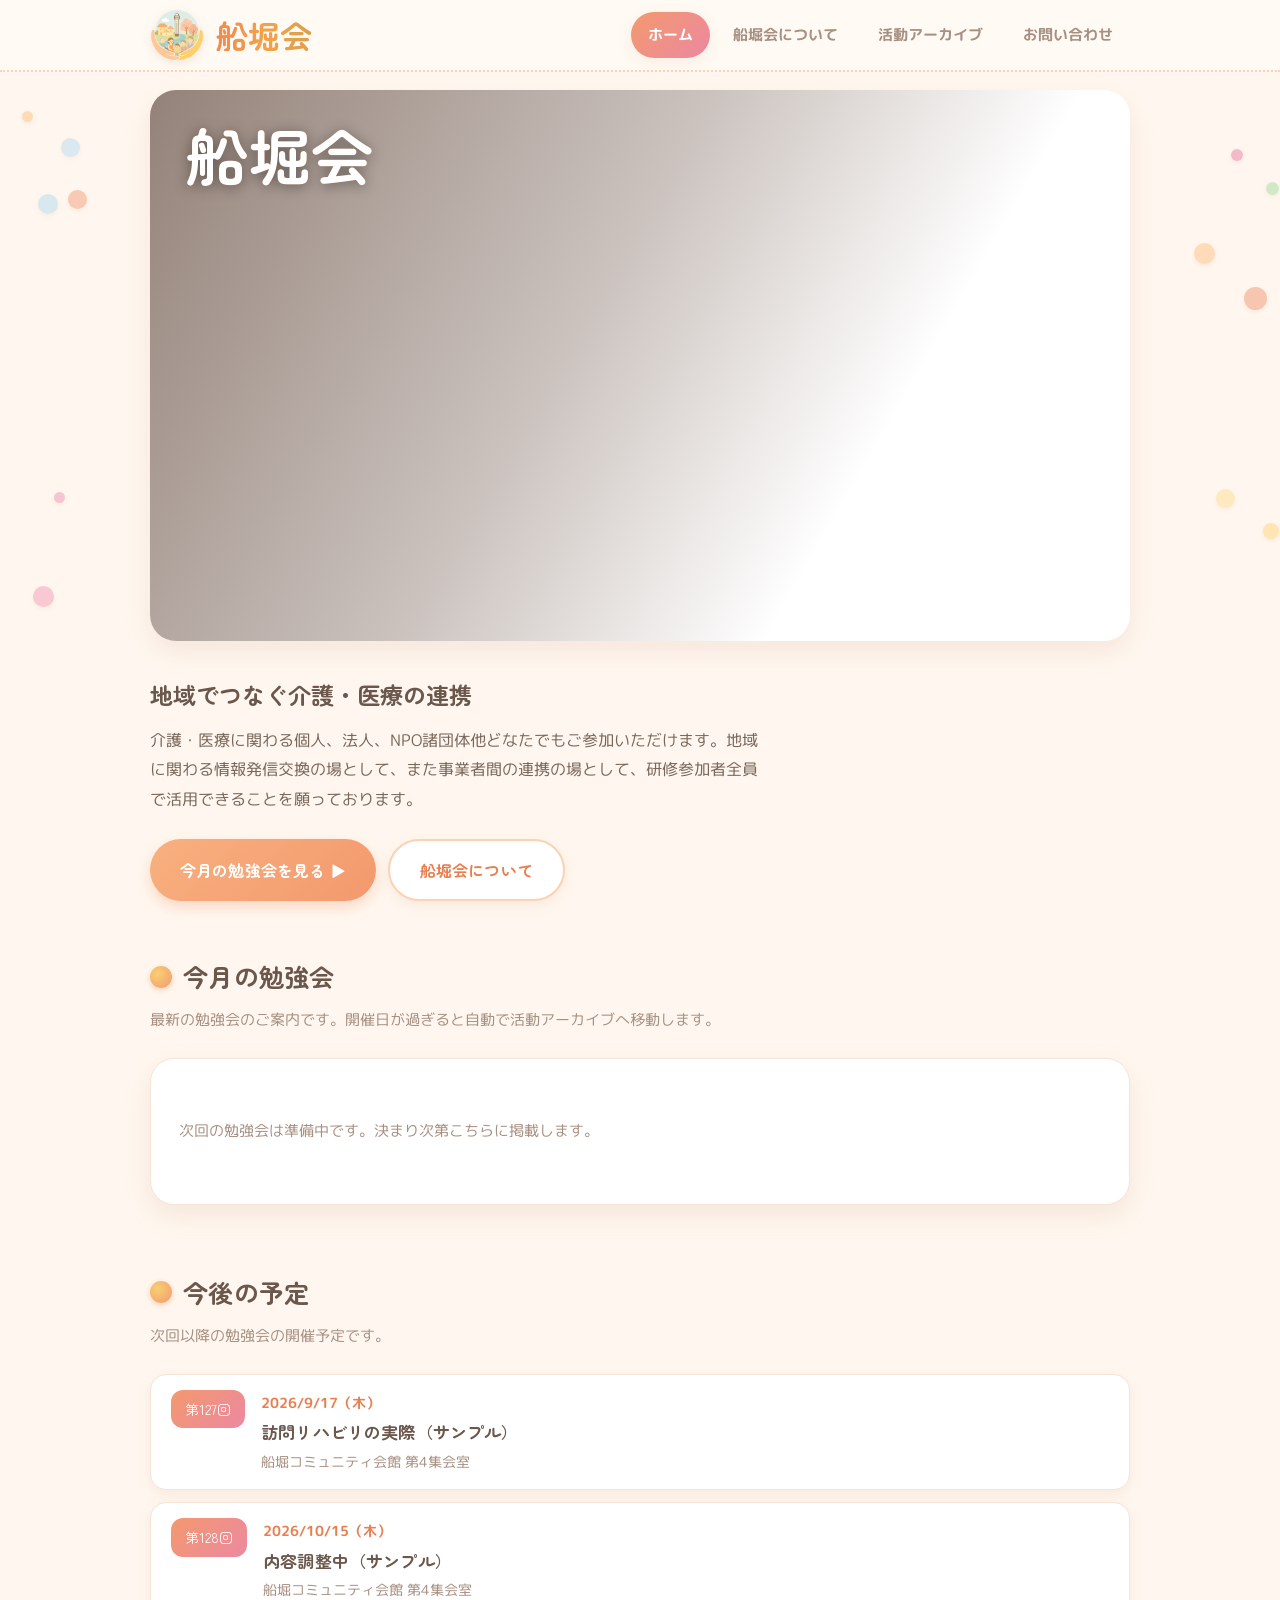
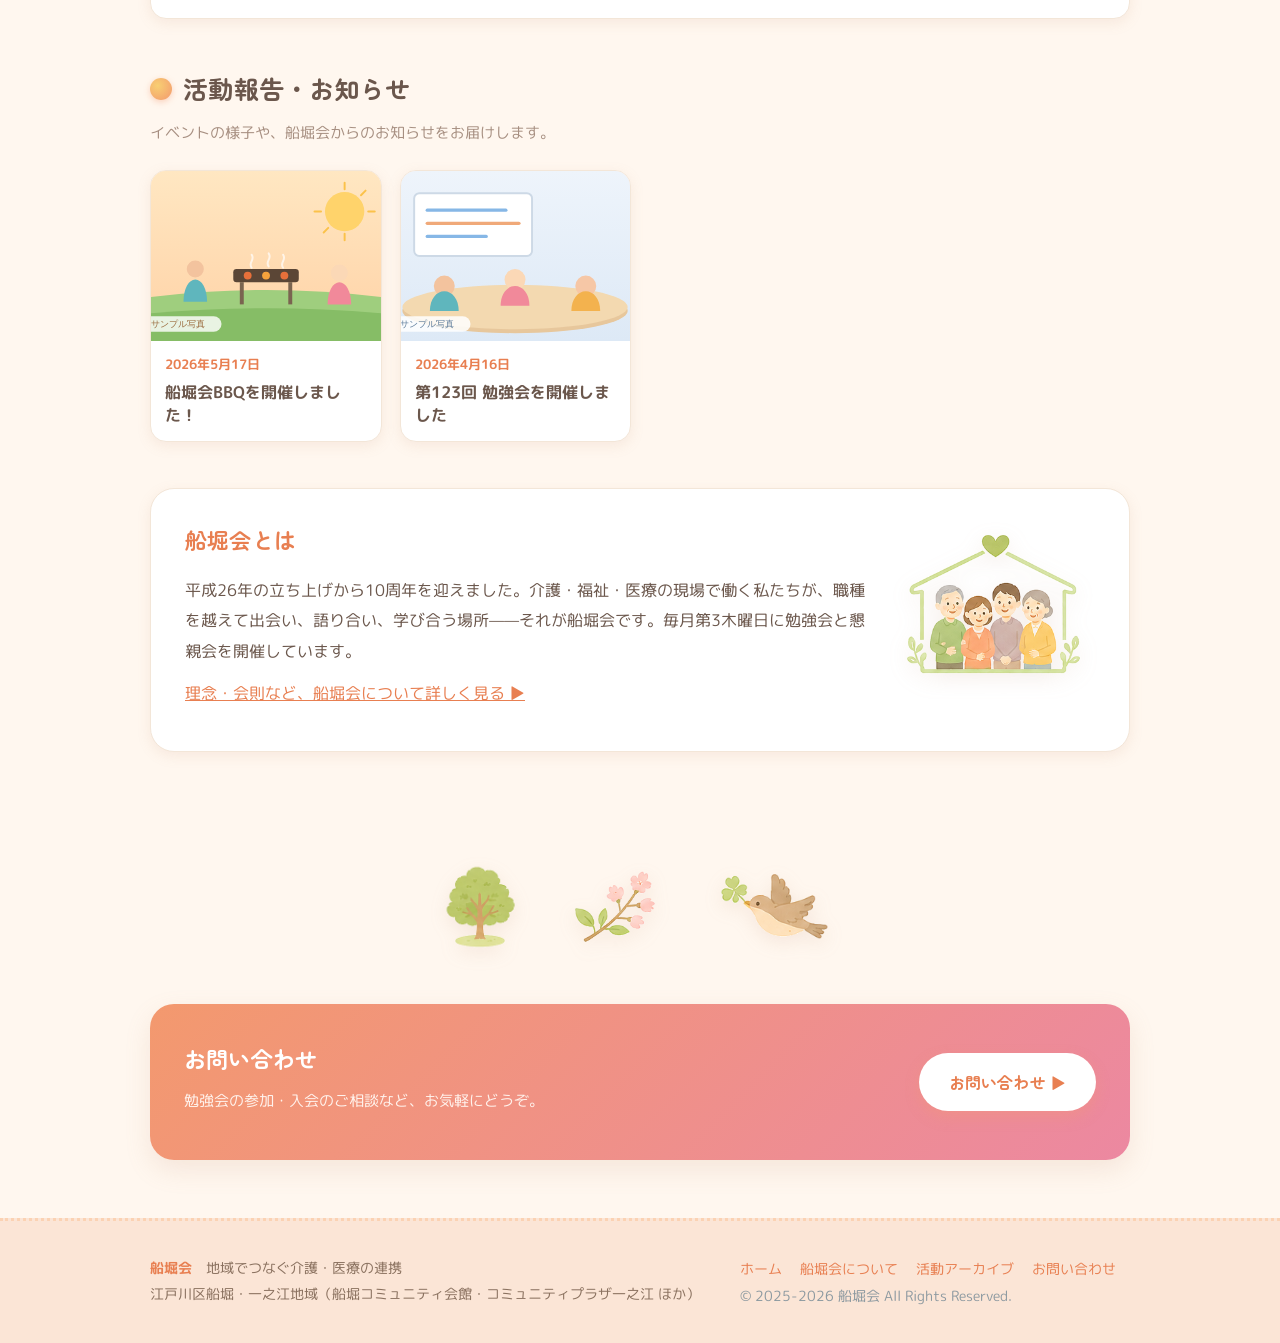
==== index.html @ 348906c5 "Add files via upload" ====
<!DOCTYPE html>
<html lang="ja">
<head>
<meta charset="UTF-8">
<meta name="viewport" content="width=device-width, initial-scale=1.0">
<title>船堀会 ｜ 地域でつなぐ介護・医療の連携</title>
<link rel="preconnect" href="https://fonts.googleapis.com">
<link rel="preconnect" href="https://fonts.gstatic.com" crossorigin>
<link href="https://fonts.googleapis.com/css2?family=Noto+Sans+JP:wght@400;500;700;900&display=swap" rel="stylesheet">
<link rel="stylesheet" href="style.css?v=17">
</head>
<body>

<header class="site">
  <div class="wrap nav">
    <a class="logo" href="index.html"><img class="logo-mark" src="logo-mark.png" alt="船堀会ロゴ"><span class="logo-name">船堀会</span></a>
    <input type="checkbox" id="navtoggle" class="nav-toggle" aria-hidden="true">
    <label for="navtoggle" class="nav-burger" aria-label="メニュー"><span></span><span></span><span></span></label>
    <nav>
      <a href="index.html" class="active">ホーム</a>
      <a href="about.html">船堀会について</a>
      <a href="archive.html">活動アーカイブ</a>
      <a href="contact.html">お問い合わせ</a>
    </nav>
  </div>
</header>

<section class="hero hero-photo">
  <div class="side-dots" aria-hidden="true"></div>
  <div class="wrap">
    <div class="hero-stage">
      <!-- 写真スライド：images フォルダに hero1.jpg〜hero3.jpg を置けば、そのまま差し替わります -->
      <div class="slider hero-bg">
        <div class="slide" style="background:url('images/hero1.jpg') center/cover no-repeat, linear-gradient(135deg,#dff0d6,#a9d8a0)"></div>
        <div class="slide" style="background:url('images/hero2.jpg') center/cover no-repeat, linear-gradient(135deg,#ffd9b8,#f5b483)"></div>
        <div class="slide" style="background:url('images/hero3.jpg') center/cover no-repeat, linear-gradient(135deg,#ffe2b0,#f3c277)"></div>
      </div>
      <div class="hero-scrim"></div>
      <div class="hero-overlay">
        <h1 class="hero-brand">船堀会</h1>
      </div>
    </div>
  </div>
</section>

<section class="hero-intro">
  <div class="wrap">
    <p class="hero-catch">地域でつなぐ介護・医療の連携</p>
    <p class="lead">介護・医療に関わる個人、法人、NPO諸団体他どなたでもご参加いただけます。地域に関わる情報発信交換の場として、また事業者間の連携の場として、研修参加者全員で活用できることを願っております。</p>
    <div class="quick">
      <a class="btn" href="#feature">今月の勉強会を見る ▶</a>
      <a class="btn secondary" href="about.html">船堀会について</a>
    </div>
  </div>
</section>

<main class="wrap">

  <section class="block" id="feature">
    <h2 class="sec">今月の勉強会</h2>
    <p class="sec-sub">最新の勉強会のご案内です。開催日が過ぎると自動で活動アーカイブへ移動します。</p>
    <div id="feature-mount"></div>
  </section>

  <section class="block" id="schedule" style="padding-top:0">
    <h2 class="sec">今後の予定</h2>
    <p class="sec-sub">次回以降の勉強会の開催予定です。</p>
    <div id="schedule-mount"></div>
  </section>

  <section class="block" style="padding-top:0" id="reports">
    <h2 class="sec">活動報告・お知らせ</h2>
    <p class="sec-sub">イベントの様子や、船堀会からのお知らせをお届けします。</p>
    <div id="reports-mount"></div>
  </section>

  <section class="block" style="padding-top:0">
    <div class="prose">
      <img class="deco-side" src="images/deco/d07.png" alt="">
      <h2>船堀会とは</h2>
      <p>平成26年の立ち上げから10周年を迎えました。介護・福祉・医療の現場で働く私たちが、職種を越えて出会い、語り合い、学び合う場所——それが船堀会です。毎月第3木曜日に勉強会と懇親会を開催しています。</p>
      <p><a href="about.html">理念・会則など、船堀会について詳しく見る ▶</a></p>
    </div>
  </section>

  <section class="block" style="padding-top:0">
    <div class="deco-strip">
      <img src="images/deco/d11.png" alt="">
      <img src="images/deco/d16.png" alt="">
      <img src="images/deco/d19.png" alt="">
    </div>
  </section>

  <section class="block" style="padding-top:0">
    <div class="contact-card">
      <div class="contact-text">
        <h2>お問い合わせ</h2>
        <p>勉強会の参加・入会のご相談など、お気軽にどうぞ。</p>
      </div>
      <a class="btn" href="contact.html">お問い合わせ ▶</a>
    </div>
  </section>

</main>

<footer>
  <div class="wrap">
    <div>
      <strong>船堀会</strong>　地域でつなぐ介護・医療の連携<br>
      江戸川区船堀・一之江地域（船堀コミュニティ会館・コミュニティプラザ一之江 ほか）
    </div>
    <div class="fnav">
      <a href="index.html">ホーム</a>
      <a href="about.html">船堀会について</a>
      <a href="archive.html">活動アーカイブ</a>
      <a href="contact.html">お問い合わせ</a><br>
      <span style="color:#8c99a0">© 2025-2026 船堀会 All Rights Reserved.</span>
    </div>
  </div>
</footer>

<script src="app.js?v=17"></script>
<script>
(function(){
  var c=document.querySelector('.side-dots'); if(!c) return;
  var cols=['#ffd2a6','#f3a9c0','#ffe1a3','#bfe3b6','#bfe0ef','#f6b9a0'];
  function mk(side){
    var s=document.createElement('span');
    var sz=(8+Math.random()*15).toFixed(0);
    s.style.width=s.style.height=sz+'px';
    s.style.top=(5+Math.random()*86).toFixed(1)+'%';
    s.style[side]=(Math.random()*6).toFixed(1)+'%';
    s.style.background=cols[Math.floor(Math.random()*cols.length)];
    s.style.opacity=(0.5+Math.random()*0.35).toFixed(2);
    c.appendChild(s);
  }
  for(var i=0;i<6;i++){ mk('left'); mk('right'); }
})();
</script>
</body>
</html>
                                                                                                                                                                                                                                                                                                                                                                                                                                                                                                                                                                                                                                                                                                                                                                                                                                                                                                                                                                                                                                                                                                                                                                                                                                                                                                                                                                                                                                                                                                                                                                                                                                                                                                                                                                                                                                                                                                                                                                                                                                                                                                                                                                                                                                                                                                                                                                                                                                                                                                                                                                                                                                                                                                                                                                                                                                                                                                                                                                                                                                                                                                                                                                                                                                                                                                                                                                                                                                                                                                                                                                                                                                                                                                                                                                                                                                                                                                                                                                                                                                                                                                                                                                                                                                                                                                                                                                                                                                                                                                                                                                                                                                                                                                                                                                                                                                                                                                                                                                                                                                                                                                                                                                                                                                                                                                                                                                                                                                                                                                                                                                                                                                                                                                                                                                                                                                                                                                                                                                                                                                                                                                                                                                                                                                                                                                                                                                                                                                                                                                                                                                                                                                                                                                                                                                                                                                                                                                                                                                                                                                                                                                                                                                                                                                                                                                                                                                                                                                                                                                                                                                                                                                                                                                                                                                                                                                                                                                                                                                                                                                                                                                                                                                                                                                                                                                                                                                                                                                                                                                                                                                                                                                                                                                                                                                                                                                                                                                                                                                                                                                                                                                                                                                                                                                                                                                                                                                                                                                                                                                                                                                                                                                                                                                                                                                                                                                                                                                                                                                                                                                                                                                                                                                                                                                                                                                                                                                                                                                                                                                                                                                                                                                                                                                                                                                                                                                                                                                                                                                                                                                                                                                                                                                                                                                                                                                                                                                                                                                                                                                                                                                                                                                                                                                                                                                                                                                                                                                                                                                                                                                                                                                                                                                                                                                                                                                                                                                                                                                                                                                                                                                                                                                                                                                                                                                                                                                                                                                                                                                                                                                                                                                                                                                                                                                                                                                                                                                                                                                                                                                                                                                                                                                                                                                                                                                                                                                                                                                                                                                                                                                                                                                                                                                                                                                                                                                                                                                                                                                                                                                                                                                                                                                                                                                                                                                                                                                                                                                                                                                                                                                                                                                                                                                                                                                                                                                                                                                                                                                                                                                                                                                                                                                                                                                                                                                                                                                                                                                                                                                                                                                                                                                                                                                                                                                                                                                                                                                                                                                                                                                                                                                       
---- style.css ----
/* ============================================================
   船堀会サイト 共通スタイル （やわらか × ロゴ色パステル・かわいい）
   ============================================================ */
@import url('https://fonts.googleapis.com/css2?family=Zen+Maru+Gothic:wght@400;500;700;900&family=M+PLUS+Rounded+1c:wght@400;500;700&display=swap');

:root{
  --bg:#fff7ef;
  --card:#ffffff;
  --ink:#6b574c;
  --muted:#a78f81;
  --line:#f3e6d8;
  --coral:#f3996e;
  --coral-d:#e87f51;
  --peach:#fbd2b3;
  --pink:#f5aabb;
  --pink-d:#ec88a1;
  --yellow:#f8cf73;
  --mint:#a3d8a6;
  --mint-d:#7ec487;
  --sky:#a9d8e8;
  --sky-d:#7cc0d6;
  --shadow:0 10px 26px rgba(190,140,110,.16);
  --shadow-sm:0 4px 14px rgba(190,140,110,.13);
  --radius:24px;
}
*{box-sizing:border-box}
html{scroll-behavior:smooth}
body{
  margin:0;font-family:"M PLUS Rounded 1c",system-ui,"Hiragino Maru Gothic ProN","Hiragino Kaku Gothic ProN",Meiryo,sans-serif;
  color:var(--ink);background:var(--bg);line-height:1.9;
}
h1,h2,h3,.logo,.badge,.btn{font-family:"Zen Maru Gothic","M PLUS Rounded 1c",sans-serif;font-weight:700;letter-spacing:.01em}
a{color:var(--coral-d)}
img{max-width:100%}
.wrap{max-width:1020px;margin:0 auto;padding:0 20px}

/* ---- ヘッダー / ナビ ---- */
header.site{position:sticky;top:0;z-index:50;background:rgba(255,250,244,.92);backdrop-filter:blur(10px);border-bottom:2px dotted var(--peach)}
.nav{display:flex;align-items:center;justify-content:space-between;min-height:70px;flex-wrap:wrap;gap:6px}
.logo{display:flex;align-items:center;gap:12px;font-size:21px;color:var(--ink);text-decoration:none}
.logo .logo-mark{height:52px;width:auto;display:block;filter:drop-shadow(0 3px 5px rgba(190,140,110,.18))}
.logo small{display:block;font-size:11px;color:var(--muted);font-family:"M PLUS Rounded 1c",sans-serif;letter-spacing:.02em}
.nav nav{display:flex;flex-wrap:wrap}
.nav nav a{margin-left:6px;padding:9px 17px;border-radius:999px;text-decoration:none;color:var(--muted);font-weight:700;font-size:14.5px;transition:.16s;font-family:"M PLUS Rounded 1c",sans-serif}
.nav nav a:hover{color:var(--coral-d);background:#fde9dc}
.nav nav a.active{color:#fff;background:linear-gradient(135deg,var(--coral),var(--pink-d));box-shadow:var(--shadow-sm)}
@media(max-width:560px){ .nav nav a{margin-left:2px;padding:7px 12px;font-size:13.5px} .logo{font-size:18px} .logo .logo-mark{height:44px} }

/* ---- ヒーロー（2カラム：テキスト＋写真スライド） ---- */
.hero{position:relative;background:
   radial-gradient(circle at 15% 30%, #ffe0c9 0 13px, transparent 14px),
   radial-gradient(circle at 80% 22%, #cfe7f5 0 10px, transparent 11px),
   radial-gradient(circle at 38% 72%, #ffd4df 0 12px, transparent 13px),
   radial-gradient(circle at 88% 80%, #fbe6a8 0 15px, transparent 16px),
   linear-gradient(160deg,#eaf6fb 0%,#fff7ef 55%,#ffeede 100%)}
.hero .hero-inner{display:flex;gap:36px;align-items:center;padding:50px 0 58px;flex-wrap:wrap}
.hero-text{flex:1 1 320px}
.hero .eyebrow{display:inline-block;background:#fff;color:var(--coral-d);font-weight:700;font-size:13px;padding:6px 14px;border-radius:999px;box-shadow:var(--shadow-sm);margin:0 0 16px;font-family:"M PLUS Rounded 1c",sans-serif}
.hero h1{font-size:34px;line-height:1.45;margin:0 0 16px;color:var(--ink)}
.hero .lead{color:#7a675b;font-size:16px;margin:0;max-width:560px}
.hero .quick{display:flex;gap:12px;flex-wrap:wrap;margin-top:26px}
.hero-art{flex:1 1 360px;max-width:460px}

/* 写真スライド（クロスフェード）— 丸い枠でかわいく */
.slider{position:relative;width:100%;aspect-ratio:4/3;border-radius:28px;overflow:hidden;box-shadow:var(--shadow);border:6px solid #fff;background:#fff}
.slider .slide{position:absolute;inset:0;background-size:cover;background-position:center;opacity:0;animation:heroFade 24s infinite}
.slider .slide:nth-child(1){animation-delay:0s}
.slider .slide:nth-child(2){animation-delay:6s}
.slider .slide:nth-child(3){animation-delay:12s}
.slider .slide:nth-child(4){animation-delay:18s}
.slide.ph1{background-image:linear-gradient(135deg,#ffe0c9,#f7b58c)}
.slide.ph2{background-image:linear-gradient(135deg,#ffd4df,#f3a9c0)}
.slide.ph3{background-image:linear-gradient(135deg,#d8f0d4,#a6d6a6)}
.slide.ph4{background-image:linear-gradient(135deg,#d6eef8,#a9d8e8)}
@keyframes heroFade{0%{opacity:0}3%{opacity:1}22%{opacity:1}25%{opacity:0}100%{opacity:0}}
.slide-label{position:absolute;left:0;right:0;bottom:0;z-index:2;padding:14px 16px;color:#fff;font-size:13px;background:linear-gradient(transparent,rgba(120,80,55,.45));text-shadow:0 1px 4px rgba(0,0,0,.2)}
@media(max-width:560px){ .hero h1{font-size:27px} }

/* ---- 写真ヒーロー（A案：囲み枠・角丸・左上に白文字） ---- */
.hero-photo{position:relative;background:none;padding:18px 0 2px}
.hero-photo .hero-stage{position:relative;aspect-ratio:16/9;border-radius:26px;overflow:hidden;box-shadow:var(--shadow);background:#fff3e8}
.hero-photo .hero-bg{position:absolute;inset:0;width:100%;height:100%;aspect-ratio:auto;border-radius:0;border:none;box-shadow:none}
.hero-photo .hero-bg .slide{border-radius:0}
.hero-photo .hero-scrim{position:absolute;inset:0;z-index:1;background:linear-gradient(120deg,rgba(70,40,24,.58) 0%,rgba(70,40,24,.28) 44%,rgba(70,40,24,0) 72%)}
.hero-photo .hero-overlay{position:absolute;z-index:2;left:36px;top:32px;right:36px;color:#fff}
.hero-photo .eyebrow{background:none;box-shadow:none;color:#fff;padding:0;font-size:14px;text-shadow:0 1px 7px rgba(0,0,0,.4);margin:0 0 12px}
.hero-photo .hero-brand{font-size:60px;line-height:1.05;margin:0;padding:0;background:none;-webkit-text-fill-color:#fff;color:#fff;text-shadow:0 2px 14px rgba(0,0,0,.42)}
@media(max-width:760px){
  .hero-photo{padding:12px 0 2px}
  .hero-photo .hero-stage{border-radius:20px}
  .hero-photo .hero-scrim{background:linear-gradient(150deg,rgba(70,40,24,.56) 0%,rgba(70,40,24,.30) 60%,rgba(70,40,24,.12) 100%)}
  .hero-photo .hero-overlay{left:24px;top:22px;right:24px}
  .hero-photo .hero-brand{font-size:42px}
}

/* 写真の下の導入（キャッチ・説明・ボタン） */
.hero-intro{padding:34px 0 6px}
.hero-intro .hero-catch{font-size:23px;line-height:1.5;margin:0 0 14px;color:var(--ink);font-family:"Zen Maru Gothic",sans-serif;font-weight:700}
.hero-intro .lead{color:#7a675b;font-size:16px;margin:0;max-width:620px;line-height:1.85}
.hero-intro .quick{display:flex;gap:12px;flex-wrap:wrap;margin-top:24px}
@media(max-width:560px){ .hero-intro{padding:24px 0 4px} .hero-intro .hero-catch{font-size:19px} }

/* やさしい波の区切り */
.wave{display:block;width:100%;height:46px;margin-top:-1px}

/* ---- ページ見出し（下層ページ） ---- */
.page-head{background:linear-gradient(135deg,var(--coral),var(--pink-d));color:#fff;padding:44px 0 40px;position:relative}
.page-head .eyebrow{margin:0 0 6px;font-size:12px;font-weight:700;letter-spacing:.12em;color:#fff3ec;font-family:"M PLUS Rounded 1c",sans-serif}
.page-head h1{margin:0;font-size:28px}
.crumbs{font-size:13px;color:var(--muted);margin:18px 0 0}
.crumbs a{color:var(--coral-d);text-decoration:none}

/* ---- 汎用セクション ---- */
section.block{padding:46px 0}
section.block h2.sec{font-size:25px;margin:0 0 6px;color:var(--ink);display:flex;align-items:center;gap:11px}
section.block h2.sec::before{content:"";width:22px;height:22px;border-radius:50%;background:radial-gradient(circle at 35% 35%, var(--yellow), var(--coral));display:inline-block;box-shadow:0 2px 6px rgba(243,153,110,.4)}
section.block p.sec-sub{color:var(--muted);font-size:14.5px;margin:0 0 24px}

/* ---- ボタン ---- */
.btn{display:inline-flex;align-items:center;gap:8px;background:linear-gradient(135deg,#f8b07f,var(--coral));color:#fff;text-decoration:none;font-size:16px;padding:14px 30px;border-radius:999px;transition:.18s;border:none;cursor:pointer;box-shadow:0 6px 14px rgba(243,153,110,.34)}
.btn:hover{transform:translateY(-2px) scale(1.02);box-shadow:0 10px 20px rgba(243,153,110,.4)}
.btn.secondary{background:#fff;color:var(--coral-d);border:2px solid var(--peach);box-shadow:var(--shadow-sm)}
.btn.accent{background:linear-gradient(135deg,#ffdc8a,var(--yellow));color:#7a5a1e}

/* ---- 今月の勉強会カード ---- */
.feature{background:var(--card);border:1px solid var(--line);border-radius:var(--radius);box-shadow:var(--shadow);overflow:hidden;margin-bottom:18px}
.feature .top{background:linear-gradient(135deg,var(--coral),var(--pink-d));color:#fff;padding:20px 28px;display:flex;flex-wrap:wrap;align-items:center;gap:12px}
.badge{background:rgba(255,255,255,.25);border:1px solid rgba(255,255,255,.5);padding:5px 15px;border-radius:999px;font-size:13px}
.feature .top h2{margin:0;font-size:22px;flex:1;min-width:200px}
.feature .body{padding:28px}
.feature h3{font-size:30px;margin:0 0 14px;line-height:1.45;color:var(--coral-d)}
@media(max-width:560px){ .feature h3{font-size:23px} }
.summary{color:#7a675b;margin:0 0 22px;white-space:pre-line}
.grid{display:grid;grid-template-columns:1fr 1fr;gap:14px;margin:0 0 22px}
@media(max-width:640px){ .grid{grid-template-columns:1fr} }
.meta{display:flex;gap:12px;align-items:flex-start;background:#fff6ee;border:1px solid var(--line);border-radius:16px;padding:11px 15px}
.meta .k{flex:0 0 58px;color:var(--coral-d);font-size:13px;font-weight:700;padding-top:2px}
.meta .v{font-size:15px}

/* ---- 講師 ---- */
.speakers{border-top:2px dotted var(--peach);padding-top:22px;margin-top:6px}
.speakers h4{font-size:27px;color:var(--coral-d);margin:0 0 18px;font-weight:700;letter-spacing:.04em;font-family:"Zen Maru Gothic","M PLUS Rounded 1c",sans-serif}
.speaker{display:flex;gap:20px;align-items:flex-start;margin-bottom:22px}
.avatar{flex:0 0 200px;width:200px;height:200px;border-radius:50%;object-fit:cover;border:6px solid #fff;box-shadow:0 8px 20px rgba(190,140,110,.28);background:linear-gradient(135deg,#ffe6d3,#ffd0dd);display:grid;place-items:center;color:var(--coral-d);font-size:64px;overflow:hidden;font-family:"Zen Maru Gothic",sans-serif}
.sp-body{flex:1;min-width:0}
.speaker .name{font-weight:700;font-size:28px}
.speaker .org{display:flex;align-items:center;flex-wrap:wrap;gap:8px 14px;color:var(--coral-d);font-size:16.5px;font-weight:600;margin:6px 0 9px}
.speaker .org-logo{flex:0 0 auto;height:180px;width:auto;max-width:min(100%,540px);object-fit:contain;border-radius:14px;background:#fff;padding:10px;border:1px solid #f0e2d4;box-shadow:0 4px 12px rgba(190,140,110,.18)}
.speaker .org span{flex:1 1 auto;min-width:0}
.speaker .profile{color:var(--muted);font-size:14px;margin:0}

.cta{display:flex;flex-wrap:wrap;gap:12px;align-items:center;margin-top:24px;padding-top:22px;border-top:2px dotted var(--peach)}
.cta .note{color:var(--muted);font-size:13px;flex:1;min-width:220px}
.empty{color:var(--muted);font-size:14.5px;padding:16px 0}

/* ---- アーカイブ一覧（動的） ---- */
.arch-item{background:var(--card);border:1px solid var(--line);border-radius:18px;box-shadow:var(--shadow-sm);padding:18px 22px;margin-bottom:12px;display:flex;gap:18px;align-items:flex-start;flex-wrap:wrap;transition:.16s}
.arch-item:hover{box-shadow:var(--shadow);transform:translateY(-2px)}
.arch-item .no{flex:0 0 auto;background:linear-gradient(135deg,var(--coral),var(--pink-d));color:#fff;border-radius:12px;padding:6px 14px;font-size:14px;font-family:"Zen Maru Gothic",sans-serif}
.arch-item .main{flex:1;min-width:220px}
.arch-item .date{color:var(--muted);font-size:13px;margin:0 0 3px}
.arch-item h3{font-size:17px;margin:0 0 4px;color:var(--ink)}
.arch-item .who{color:var(--muted);font-size:13.5px;margin:0}

/* ---- 表 ---- */
.table-wrap{overflow-x:auto;border:1px solid var(--line);border-radius:18px;box-shadow:var(--shadow-sm);background:#fff}
table.records{border-collapse:collapse;width:100%;min-width:680px;font-size:14px}
table.records th,table.records td{border-bottom:1px solid var(--line);padding:13px 15px;text-align:left;vertical-align:top}
table.records th{background:#fff0e4;color:var(--coral-d);font-weight:700;white-space:nowrap}
table.records td.no{font-weight:700;white-space:nowrap;color:var(--coral-d)}
table.records tr:last-child td{border-bottom:none}
table.records tbody tr:hover{background:#fff8f2}

/* ---- 文章ページ ---- */
.prose{background:#fff;border:1px solid var(--line);border-radius:var(--radius);box-shadow:var(--shadow-sm);padding:30px 34px;margin-bottom:22px}
.prose h2{font-size:22px;margin:0 0 14px;color:var(--coral-d)}
.prose h3{font-size:16px;margin:22px 0 6px;color:var(--mint-d)}
.prose p{margin:0 0 12px}
.rinen{list-style:none;padding:0;margin:0;display:grid;gap:14px}
.rinen li{background:linear-gradient(135deg,#fff3e9,#fff8f1);border:2px dotted var(--peach);border-radius:18px;padding:16px 20px;display:flex;gap:14px;align-items:flex-start}
.rinen li:nth-child(2){background:linear-gradient(135deg,#eef9ee,#f7fcf6);border-color:#bfe3b8}
.rinen li:nth-child(3){background:linear-gradient(135deg,#eaf6fb,#f4fbfd);border-color:#b6e0ee}
.rinen li .n{flex:0 0 34px;height:34px;border-radius:50%;background:linear-gradient(135deg,var(--coral),var(--pink-d));color:#fff;display:grid;place-items:center;font-size:15px;font-family:"Zen Maru Gothic",sans-serif}
.rinen li:nth-child(2) .n{background:linear-gradient(135deg,var(--mint-d),var(--mint))}
.rinen li:nth-child(3) .n{background:linear-gradient(135deg,var(--sky-d),var(--sky))}
.kaisoku ul{margin:4px 0 16px;padding-left:20px;color:#7a675b}
.kaisoku ol{margin:4px 0 16px;padding-left:22px;color:#7a675b}

/* ---- お問い合わせ ---- */
.contact-card{background:linear-gradient(135deg,var(--coral),var(--pink-d));color:#fff;border-radius:var(--radius);box-shadow:var(--shadow);padding:34px;display:flex;gap:24px;align-items:center;justify-content:space-between;flex-wrap:wrap}
.contact-card h2{margin:0 0 8px;font-size:22px}
.contact-text{max-width:560px}
.contact-text p{margin:0 0 10px;color:#fff2ec;font-size:15px}
.contact-card .btn{background:#fff;color:var(--coral-d)}

/* ---- フッター ---- */
footer{background:#fbe5d6;color:#8a715f;padding:34px 0;font-size:13.5px;margin-top:12px;border-top:3px dotted var(--peach)}
footer .wrap{display:flex;justify-content:space-between;flex-wrap:wrap;gap:14px}
footer strong{color:var(--coral-d)}
footer a{color:var(--coral-d);text-decoration:none}
footer .fnav a{margin-right:14px;line-height:2.1}

/* ---- かわいい挿絵（いろんなデザインより） ---- */
.deco-side{float:right;width:200px;margin:2px 0 12px 22px;filter:drop-shadow(0 6px 10px rgba(190,140,110,.14))}
.deco-center{display:block;margin:10px auto 6px;max-width:230px;filter:drop-shadow(0 6px 10px rgba(190,140,110,.14))}
.deco-strip{display:flex;justify-content:center;align-items:flex-end;gap:34px;flex-wrap:wrap;margin:38px 0 0}
.deco-strip img{height:100px;width:auto;filter:drop-shadow(0 6px 9px rgba(190,140,110,.14))}
@media(max-width:560px){ .deco-side{float:none;display:block;margin:0 auto 12px;width:165px} .deco-strip img{height:66px} .deco-strip{gap:20px} }

/* ---- 左右の余白に置くかわいい挿絵（広い画面だけ表示） ---- */
.side-deco{display:none}
@media(min-width:1240px){
  .side-deco{display:block}
  .side-deco .sd{position:fixed;width:122px;z-index:0;opacity:.92;pointer-events:none;filter:drop-shadow(0 6px 10px rgba(190,140,110,.16))}
  .sd-l1{left:16px;top:108px}
  .sd-l2{left:4px;top:45%}
  .sd-l3{left:22px;bottom:64px;width:98px}
  .sd-r1{right:14px;top:118px}
  .sd-r2{right:6px;top:47%;width:132px}
  .sd-r3{right:22px;bottom:64px;width:106px}
}

/* 右下に寄せる挿絵 */
.deco-br{text-align:right;margin:4px 0 26px}
.deco-br img{width:300px;max-width:62%;filter:drop-shadow(0 6px 10px rgba(190,140,110,.14))}
@media(max-width:560px){ .deco-br img{width:200px} }

/* ① ロゴ名（大きく・ロゴ色に合わせた暖色グラデ） */
.logo .logo-name{font-size:32px;line-height:1;font-family:"Zen Maru Gothic",sans-serif;background:linear-gradient(95deg,#ee8a52,#f3a14a 50%,#dca04a);-webkit-background-clip:text;background-clip:text;color:transparent}
@media(max-width:560px){ .logo .logo-name{font-size:25px} }

/* ④ ヒーローの大見出し「船堀会」 */
.hero .hero-brand{font-size:62px;line-height:1.06;margin:0 0 6px;background:linear-gradient(100deg,#ef8d5a,#f3a14e 48%,#e39a59);-webkit-background-clip:text;background-clip:text;color:transparent}
.hero .hero-catch{font-size:23px;line-height:1.5;margin:0 0 14px;color:var(--ink);font-family:"Zen Maru Gothic",sans-serif}
@media(max-width:560px){ .hero .hero-brand{font-size:44px} .hero .hero-catch{font-size:18px} }

/* ⑥ 参加を申し込むボタン（大きく・目立つ） */
.btn-join{font-size:18px;padding:18px 44px;box-shadow:0 10px 22px rgba(248,184,79,.5)}
.btn-join:hover{transform:translateY(-3px) scale(1.03)}
@media(min-width:641px){ .btn-join{animation:joinBounce 2.6s ease-in-out infinite} }
@keyframes joinBounce{0%,100%{transform:translateY(0)}50%{transform:translateY(-4px)}}

/* === 活動アーカイブ：年ごとの折りたたみ === */
.year-acc{border:1px solid #efe2d3;border-radius:16px;margin:14px 0;overflow:hidden;background:#fff;box-shadow:0 2px 10px rgba(120,80,40,.05)}
.year-acc>summary{list-style:none;cursor:pointer;padding:15px 20px;font-weight:700;font-size:1.1rem;color:#5b4630;background:#fbf1e6;display:flex;align-items:center;gap:12px;user-select:none}
.year-acc>summary::-webkit-details-marker{display:none}
.year-acc>summary::before{content:"\25B8";color:#e09a5a;font-size:.95em;transition:transform .2s}
.year-acc[open]>summary::before{transform:rotate(90deg)}
.year-acc>summary:hover{background:#f7e8d6}
.year-acc>summary .cnt{margin-left:auto;font-weight:500;font-size:.82rem;color:#a8917a;background:#fff;border:1px solid #efe2d3;border-radius:999px;padding:2px 12px}
.year-acc .year-body{padding:8px 16px 16px}

/* === スマホ用ハンバーガーメニュー === */
.nav-toggle,.nav-burger{display:none}
@media(max-width:640px){
  .nav-burger{display:flex;flex-direction:column;justify-content:center;gap:6px;width:46px;height:42px;padding:8px;margin-left:auto;cursor:pointer;border-radius:12px;-webkit-tap-highlight-color:transparent}
  .nav-burger span{display:block;height:3px;width:28px;background:var(--coral-d);border-radius:3px;transition:transform .25s ease,opacity .2s ease}
  .nav nav{display:none;flex-direction:column;width:100%;flex-basis:100%;order:3;gap:5px;padding:8px 0 12px}
  .nav nav a{margin:0 !important;width:100%;text-align:center;padding:13px;font-size:16px}
  .nav-toggle:checked ~ nav{display:flex}
  .nav-toggle:checked + .nav-burger span:nth-child(1){transform:translateY(9px) rotate(45deg)}
  .nav-toggle:checked + .nav-burger span:nth-child(2){opacity:0}
  .nav-toggle:checked + .nav-burger span:nth-child(3){transform:translateY(-9px) rotate(-45deg)}
}

/* === 活動報告・お知らせ（カード＋拡大表示） === */
#reports-mount{display:grid;grid-template-columns:repeat(auto-fill,minmax(220px,1fr));gap:18px}
#reports-mount .empty{grid-column:1/-1;color:var(--muted);background:var(--card);border:1px dashed var(--line);border-radius:14px;padding:20px;text-align:center}
.rep-card{display:flex;flex-direction:column;text-align:left;padding:0;border:1px solid var(--line);border-radius:16px;overflow:hidden;background:var(--card);box-shadow:var(--shadow-sm);cursor:pointer;font:inherit;color:inherit;transition:transform .16s,box-shadow .16s}
.rep-card:hover{transform:translateY(-3px);box-shadow:0 12px 24px rgba(190,140,110,.22)}
.rep-thumb{display:block;width:100%;height:170px;object-fit:cover;background:#ffe9d6}
.rep-noimg{background:linear-gradient(135deg,#ffe0c9,#ffd2a6)}
.rep-cap{padding:12px 14px 14px}
.rep-cap .rep-date{display:block;color:var(--coral-d);font-size:12.5px;font-weight:700;margin-bottom:4px}
.rep-cap .rep-title{display:block;font-size:16px;color:var(--ink);line-height:1.45;font-weight:700}
.rep-modal{position:fixed;inset:0;z-index:200;background:rgba(60,35,20,.6);display:flex;align-items:center;justify-content:center;padding:18px;opacity:0;visibility:hidden;transition:opacity .2s,visibility .2s}
.rep-modal.open{opacity:1;visibility:visible}
.rep-box{position:relative;background:#fff;border-radius:20px;max-width:680px;width:100%;max-height:90vh;overflow:auto;box-shadow:0 20px 50px rgba(0,0,0,.32)}
.rep-big{display:block;width:100%;max-height:62vh;object-fit:contain;background:#faf3ec;border-radius:20px 20px 0 0}
.rep-mbody{padding:18px 24px 26px}
.rep-mdate{color:var(--coral-d);font-weight:700;font-size:13px;margin:0 0 6px}
.rep-mtitle{font-size:22px;margin:0 0 14px;color:var(--ink);line-height:1.5}
.rep-mtext{color:#5a4a3e;font-size:15px;line-height:1.9;margin:0;white-space:pre-line}
.rep-close{position:absolute;top:14px;right:16px;width:40px;height:40px;border-radius:50%;border:none;background:rgba(255,255,255,.92);font-size:24px;line-height:1;cursor:pointer;color:#5b4630;box-shadow:0 2px 8px rgba(0,0,0,.25)}
.rep-close:hover{background:#fff}
@media(max-width:560px){ .rep-mtitle{font-size:19px} }

/* === 今後の予定（スケジュール表） === */
.sched{overflow-x:auto;border:1px solid var(--line);border-radius:16px;background:var(--card);box-shadow:var(--shadow-sm)}
.sched table{width:100%;border-collapse:collapse;min-width:520px}
.sched th{background:#fbf1e6;color:#5b4630;font-size:13.5px;font-weight:700;text-align:left;padding:12px 16px;white-space:nowrap}
.sched td{padding:13px 16px;border-top:1px solid var(--line);font-size:14.5px;color:var(--ink);vertical-align:top}
.sched .s-date{white-space:nowrap;color:var(--coral-d);font-weight:700}
.sched .s-no{white-space:nowrap;font-weight:700}
.sched .s-place{color:var(--muted);font-size:13.5px}
#schedule-mount .empty{color:var(--muted);background:var(--card);border:1px dashed var(--line);border-radius:14px;padding:18px;text-align:center}

/* === 写真の両サイドの水玉（装飾・ランダム配置） === */
.hero-photo .wrap{position:relative;z-index:1}
.side-dots{position:absolute;inset:0;z-index:0;pointer-events:none;overflow:hidden}
.side-dots span{position:absolute;border-radius:50%;box-shadow:0 2px 5px rgba(190,140,110,.18)}
@media(max-width:1100px){ .side-dots{display:none} }

/* === トップ写真：3枚ローテーション === */
.hero-photo .hero-bg .slide{animation:heroFade3 21s infinite}
.hero-photo .hero-bg .slide:nth-child(1){animation-delay:0s}
.hero-photo .hero-bg .slide:nth-child(2){animation-delay:7s}
.hero-photo .hero-bg .slide:nth-child(3){animation-delay:14s}
@keyframes heroFade3{0%{opacity:0}4%{opacity:1}30%{opacity:1}34%{opacity:0}100%{opacity:0}}

/* === 今後の予定：カード（横スクロールなし） === */
.sched-list{display:flex;flex-direction:column;gap:12px}
.sched-card{background:var(--card);border:1px solid var(--line);border-radius:16px;box-shadow:var(--shadow-sm);padding:15px 20px;display:flex;gap:16px;align-items:flex-start;flex-wrap:wrap}
.sched-card .s-no{flex:0 0 auto;background:linear-gradient(135deg,var(--coral),var(--pink-d));color:#fff;border-radius:12px;padding:6px 14px;font-size:14px;font-family:"Zen Maru Gothic",sans-serif;white-space:nowrap}
.sched-card .s-main{flex:1 1 200px;min-width:0}
.sched-card .s-date{color:var(--coral-d);font-weight:700;font-size:14px;margin:0 0 3px}
.sched-card .s-title{font-size:17px;margin:0 0 4px;color:var(--ink);line-height:1.5}
.sched-card .s-place{color:var(--muted);font-size:13.5px;margin:0}

/* 講師：スマホ縦並び */
@media(max-width:600px){
  .speaker{flex-direction:column;align-items:center;text-align:center;gap:12px}
  .speaker .org{justify-content:center}
  .avatar{width:170px;height:170px;flex:0 0 auto;font-size:54px}
  .speaker .org-logo{height:130px}
  .speaker .name{font-size:24px}
  .speaker .profile{font-size:14.5px}
}

/* 日本語の改行を自然な位置に（中途半端な改行防止） */
.feature h3,.summary,.speaker .name,.speaker .org span,.speaker .profile,.arch-item h3,.arch-item .who,.rep-mtitle,.sched-card .s-title{word-break:keep-all;overflow-wrap:anywhere;line-break:strict}
@media(max-width:600px){ .speaker.no-avatar{align-items:flex-start;text-align:left} }
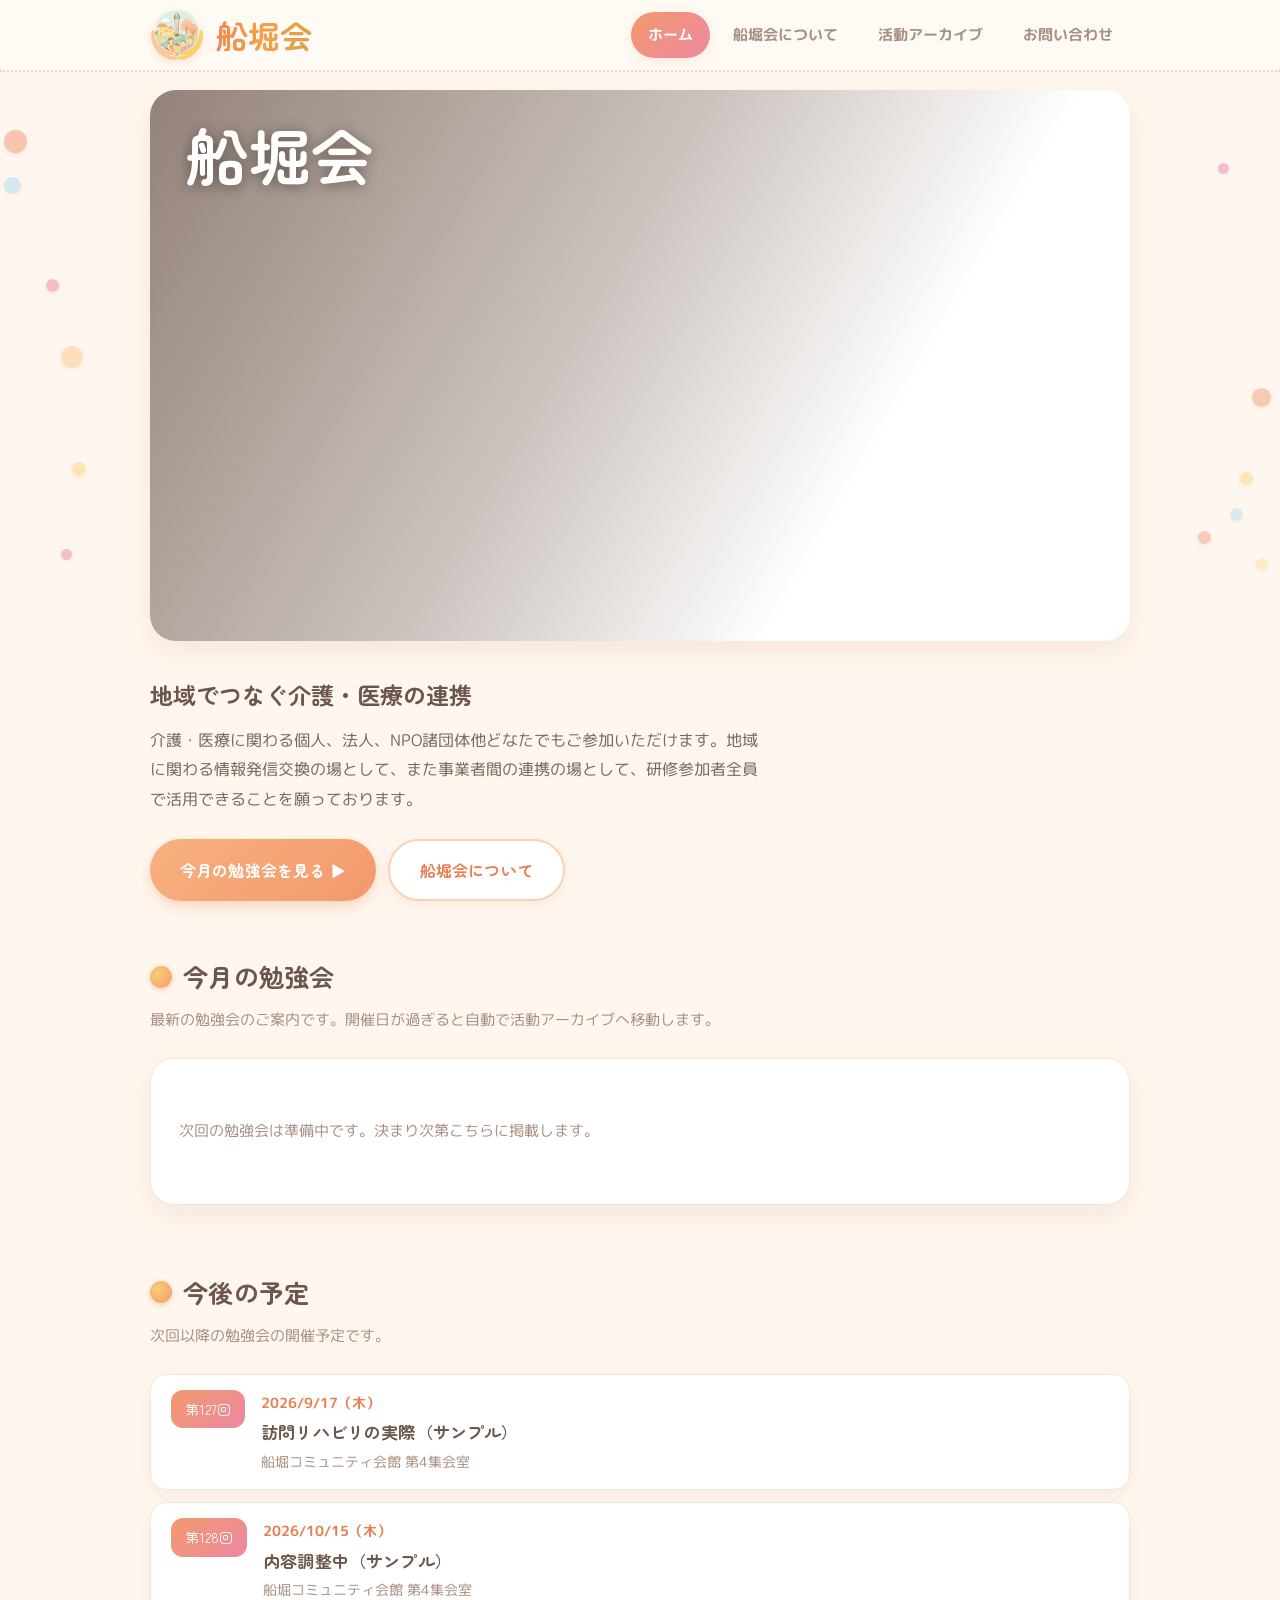
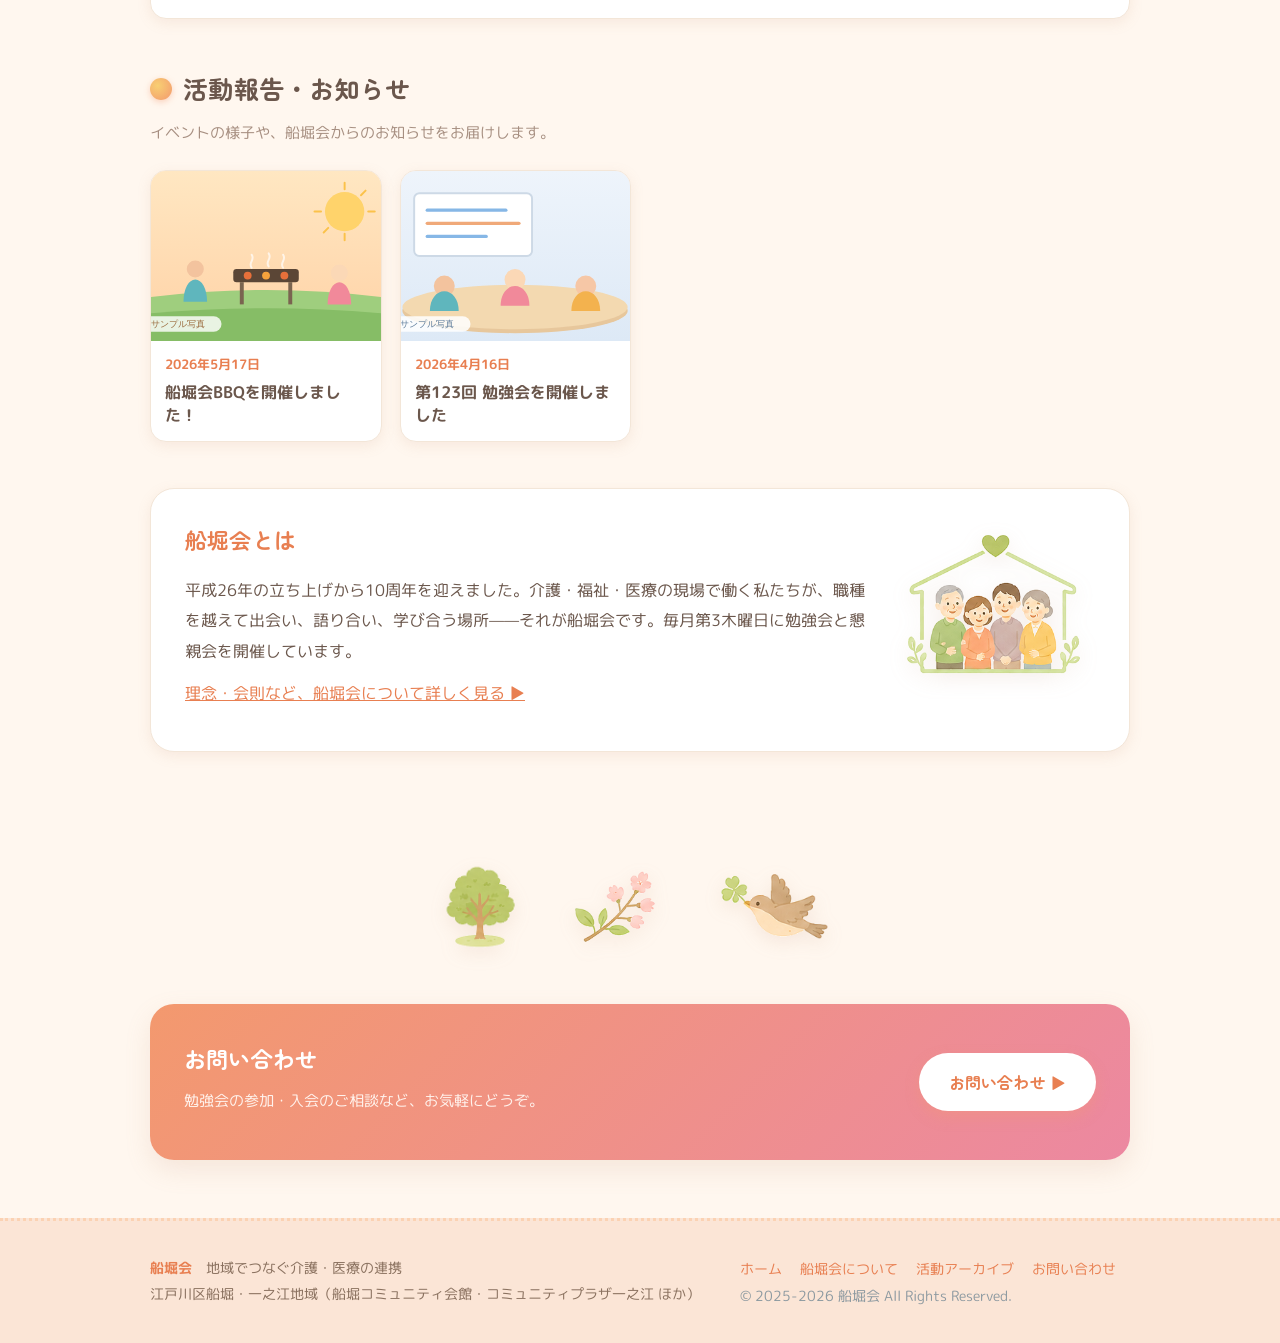
==== commit 56d3748b: "Add files via upload" ====
--- a/index.html
+++ b/index.html
@@ -7,7 +7,7 @@
 <link rel="preconnect" href="https://fonts.googleapis.com">
 <link rel="preconnect" href="https://fonts.gstatic.com" crossorigin>
 <link href="https://fonts.googleapis.com/css2?family=Noto+Sans+JP:wght@400;500;700;900&display=swap" rel="stylesheet">
-<link rel="stylesheet" href="style.css?v=17">
+<link rel="stylesheet" href="style.css?v=18">
 </head>
 <body>
 
@@ -119,7 +119,7 @@
   </div>
 </footer>
 
-<script src="app.js?v=17"></script>
+<script src="app.js?v=18"></script>
 <script>
 (function(){
   var c=document.querySelector('.side-dots'); if(!c) return;
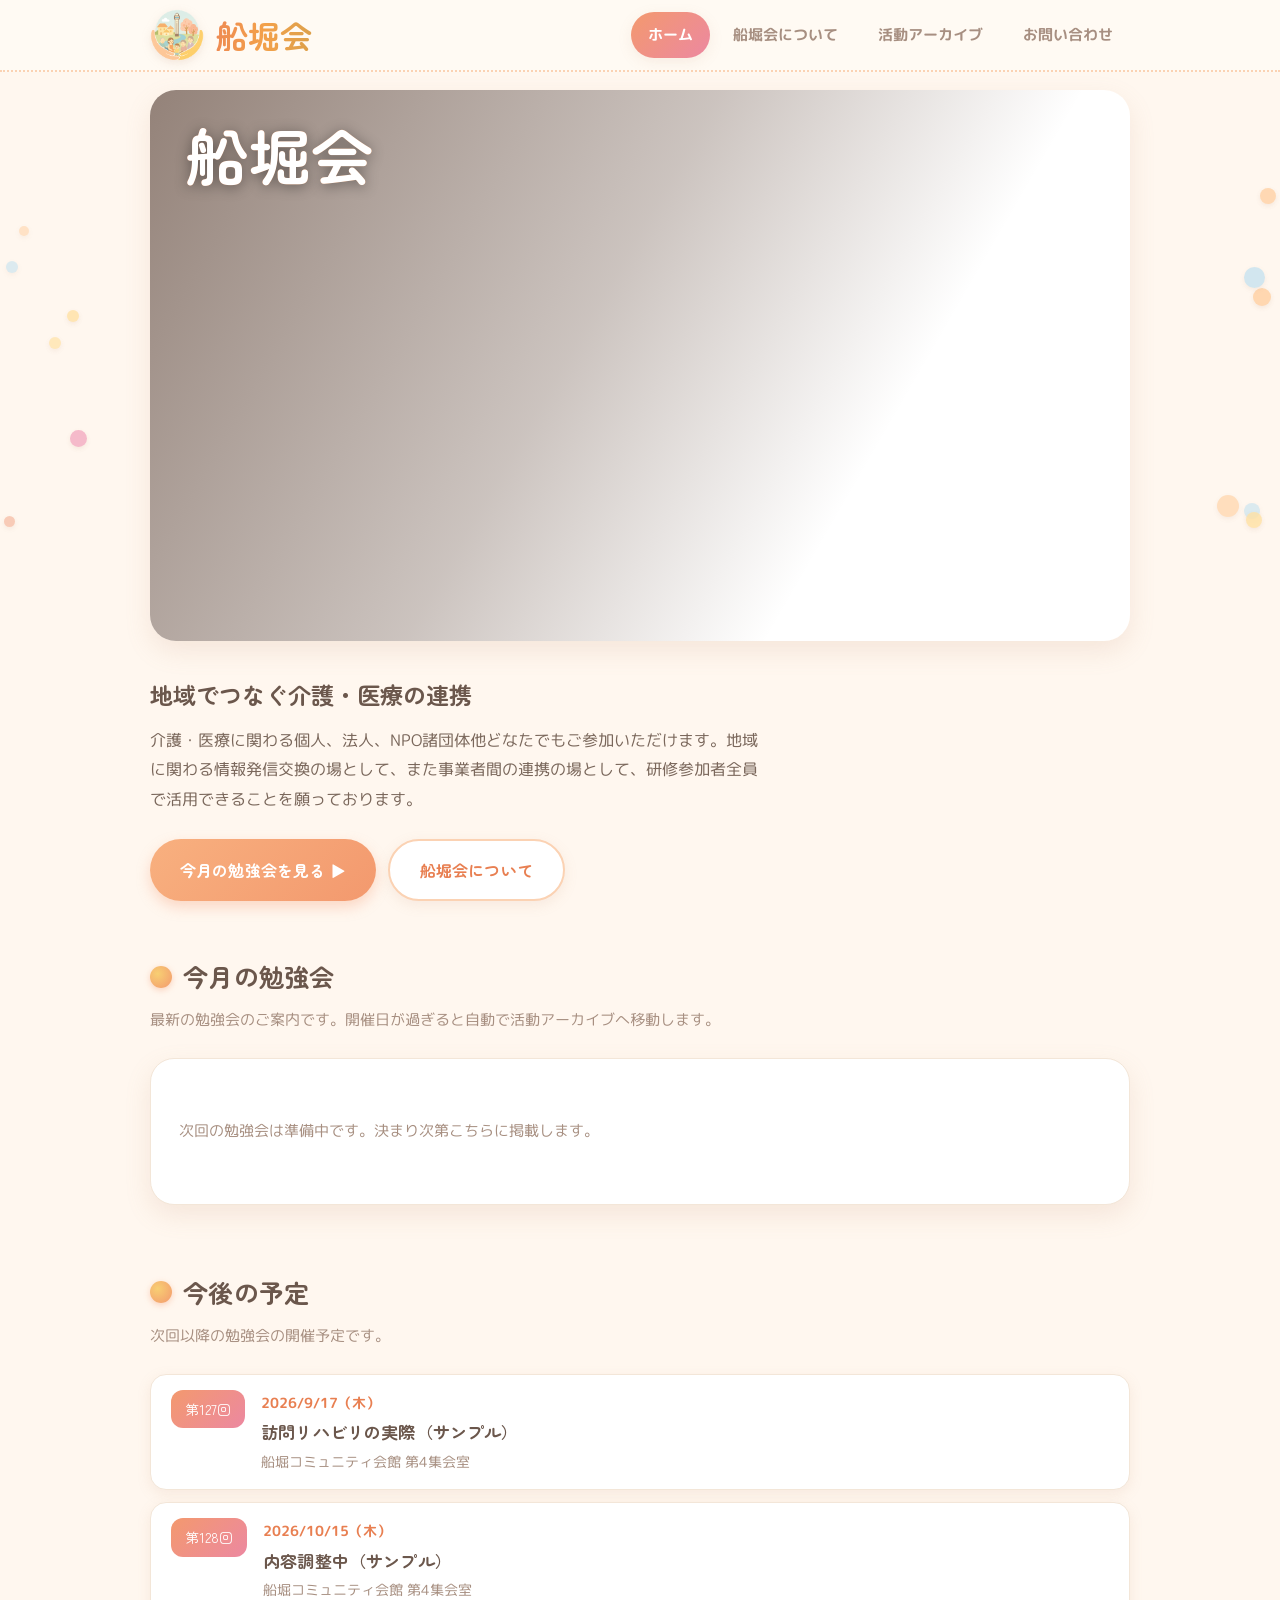
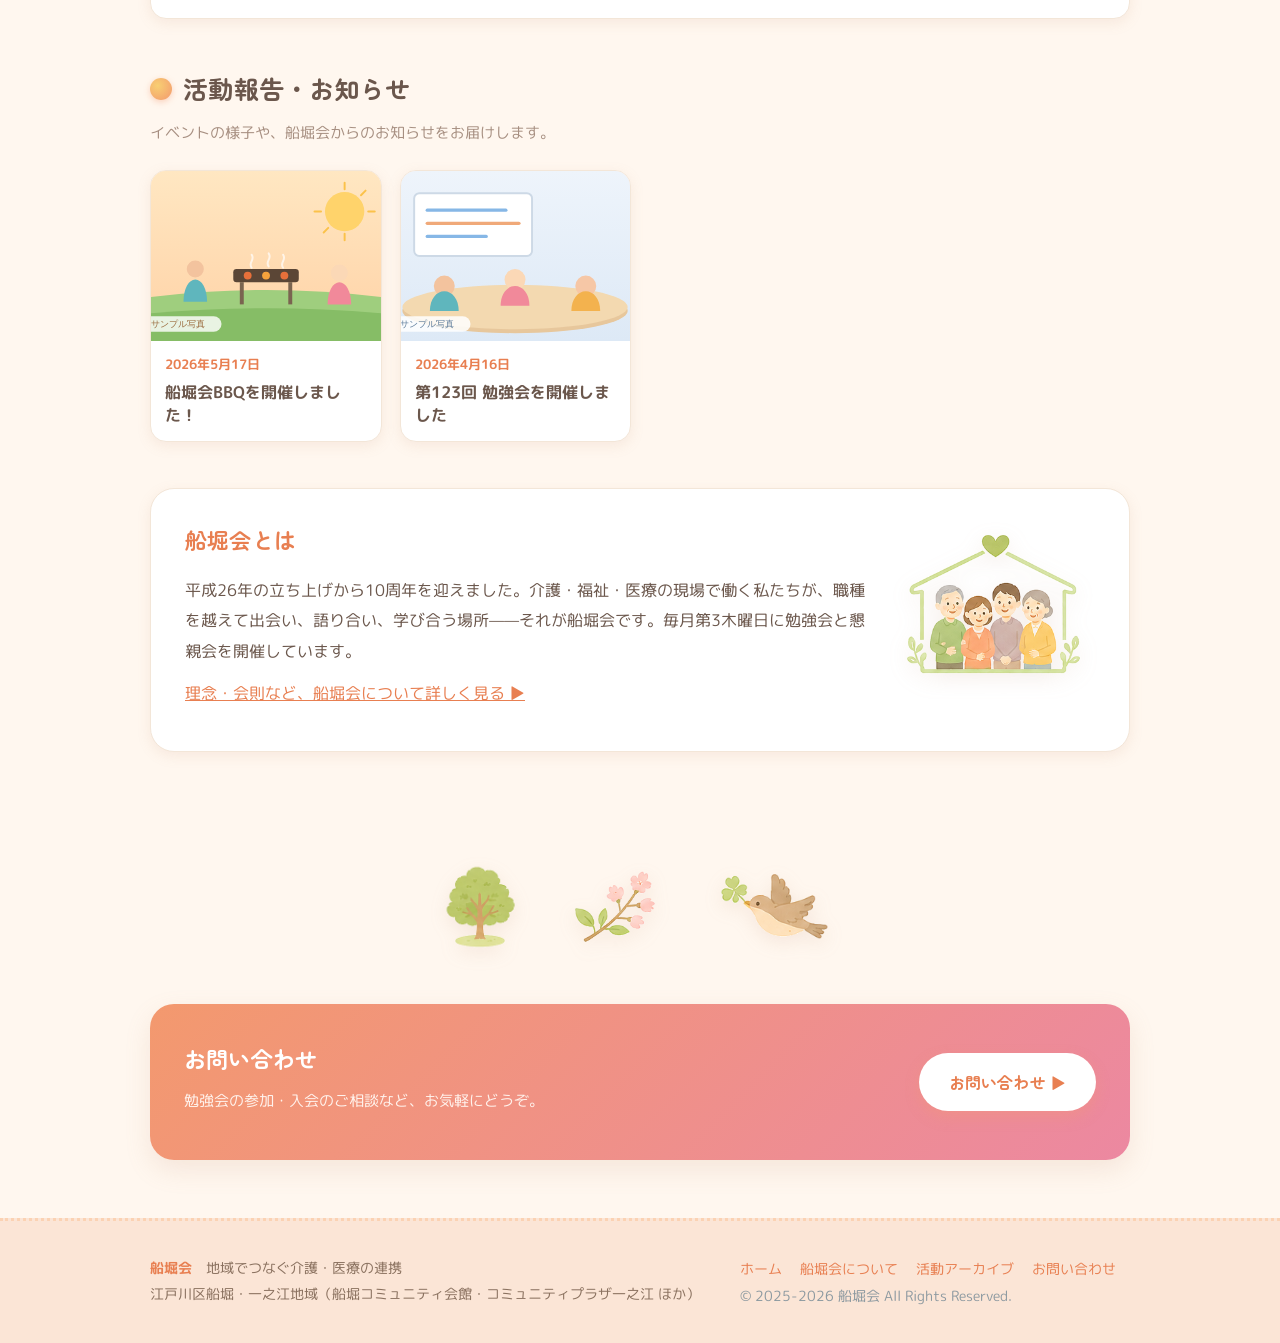
==== commit f79d6a26: "Add files via upload" ====
--- a/index.html
+++ b/index.html
@@ -7,7 +7,7 @@
 <link rel="preconnect" href="https://fonts.googleapis.com">
 <link rel="preconnect" href="https://fonts.gstatic.com" crossorigin>
 <link href="https://fonts.googleapis.com/css2?family=Noto+Sans+JP:wght@400;500;700;900&display=swap" rel="stylesheet">
-<link rel="stylesheet" href="style.css?v=18">
+<link rel="stylesheet" href="style.css?v=20">
 </head>
 <body>
 
@@ -119,7 +119,7 @@
   </div>
 </footer>
 
-<script src="app.js?v=18"></script>
+<script src="app.js?v=20"></script>
 <script>
 (function(){
   var c=document.querySelector('.side-dots'); if(!c) return;
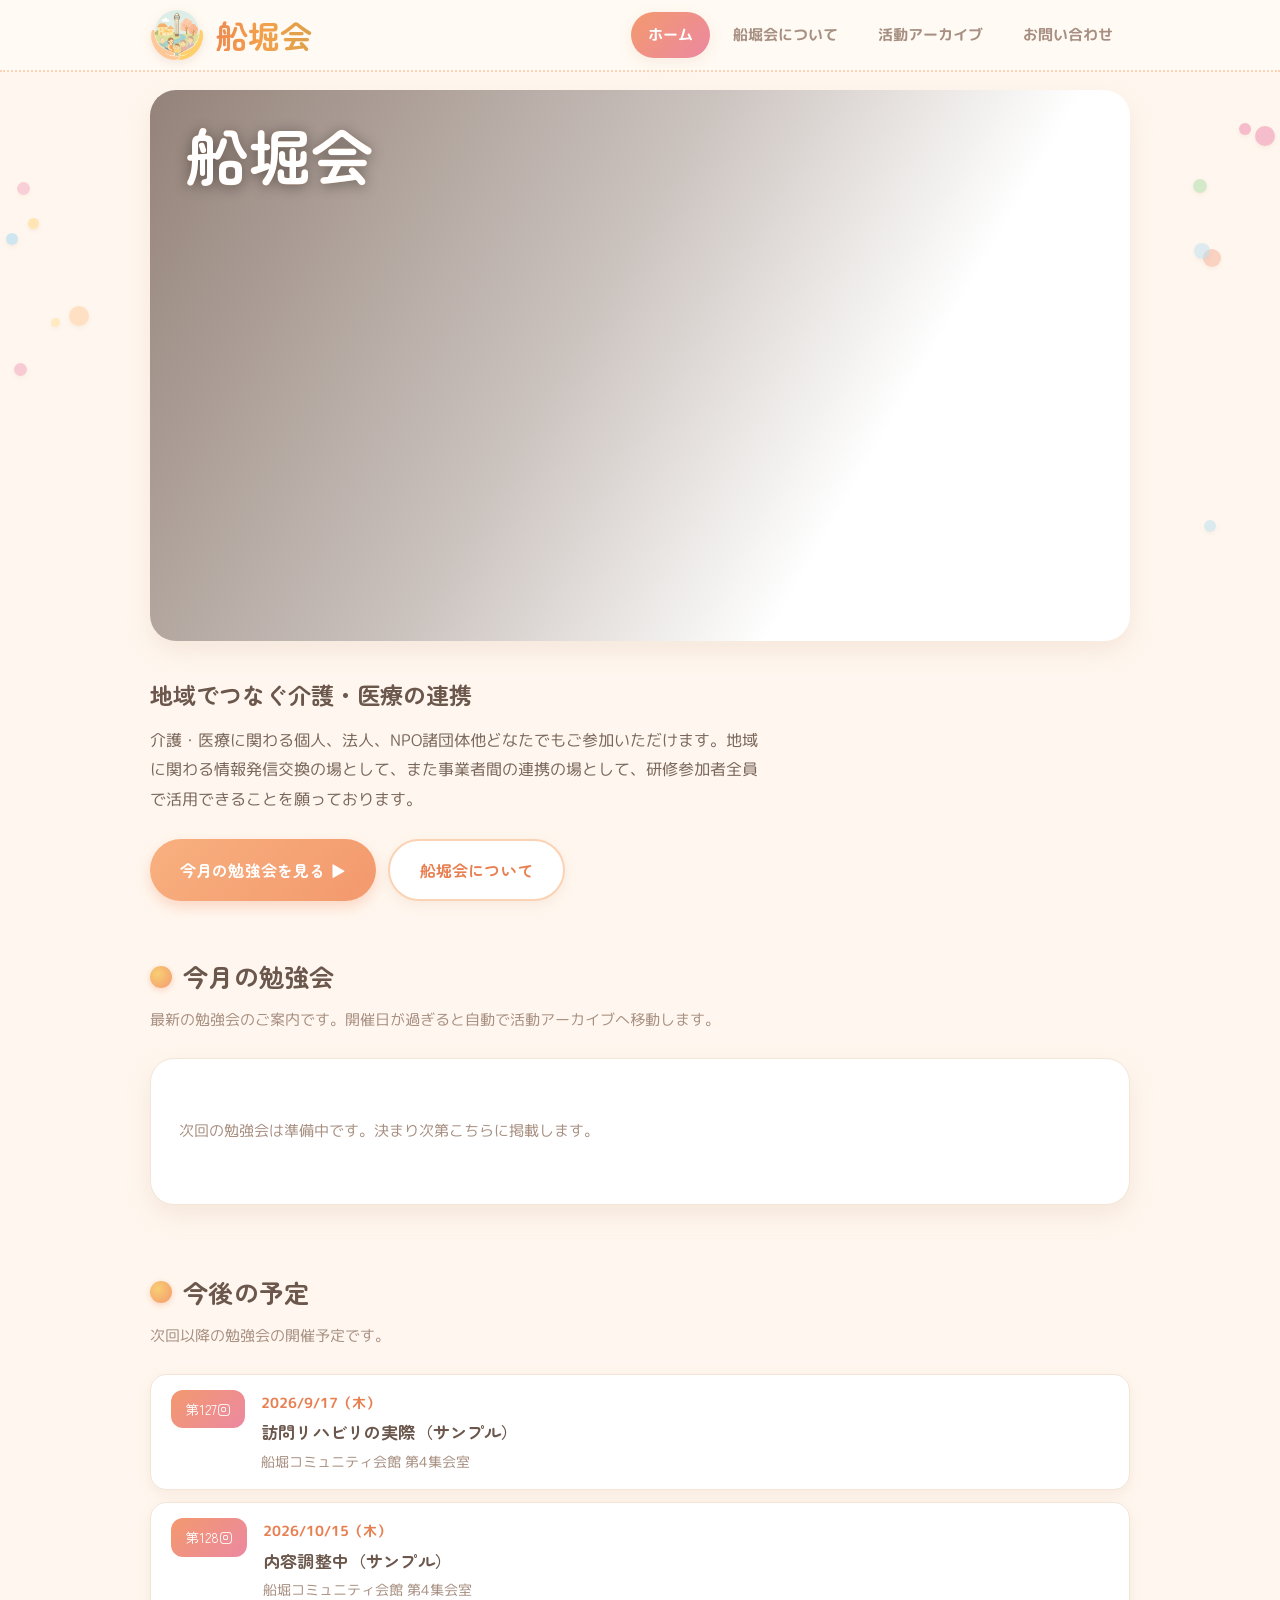
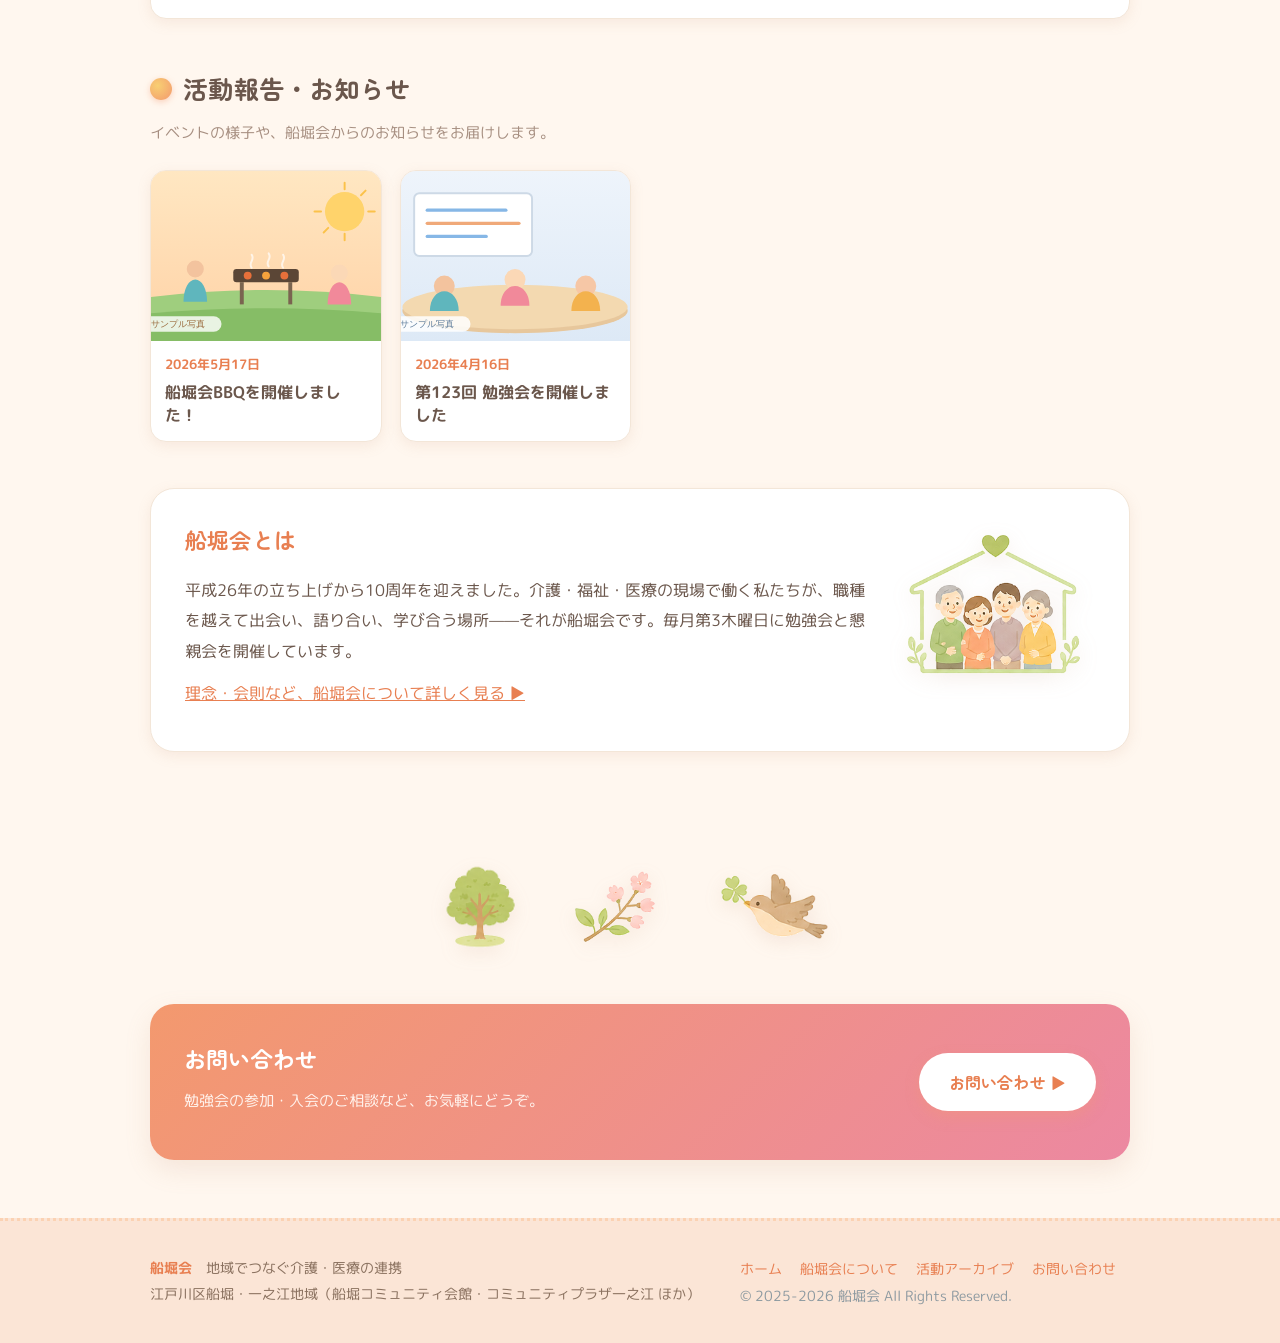
==== commit dae32fba: "Add files via upload" ====
--- a/index.html
+++ b/index.html
@@ -7,7 +7,7 @@
 <link rel="preconnect" href="https://fonts.googleapis.com">
 <link rel="preconnect" href="https://fonts.gstatic.com" crossorigin>
 <link href="https://fonts.googleapis.com/css2?family=Noto+Sans+JP:wght@400;500;700;900&display=swap" rel="stylesheet">
-<link rel="stylesheet" href="style.css?v=20">
+<link rel="stylesheet" href="style.css?v=21">
 </head>
 <body>
 
@@ -119,7 +119,7 @@
   </div>
 </footer>
 
-<script src="app.js?v=20"></script>
+<script src="app.js?v=21"></script>
 <script>
 (function(){
   var c=document.querySelector('.side-dots'); if(!c) return;
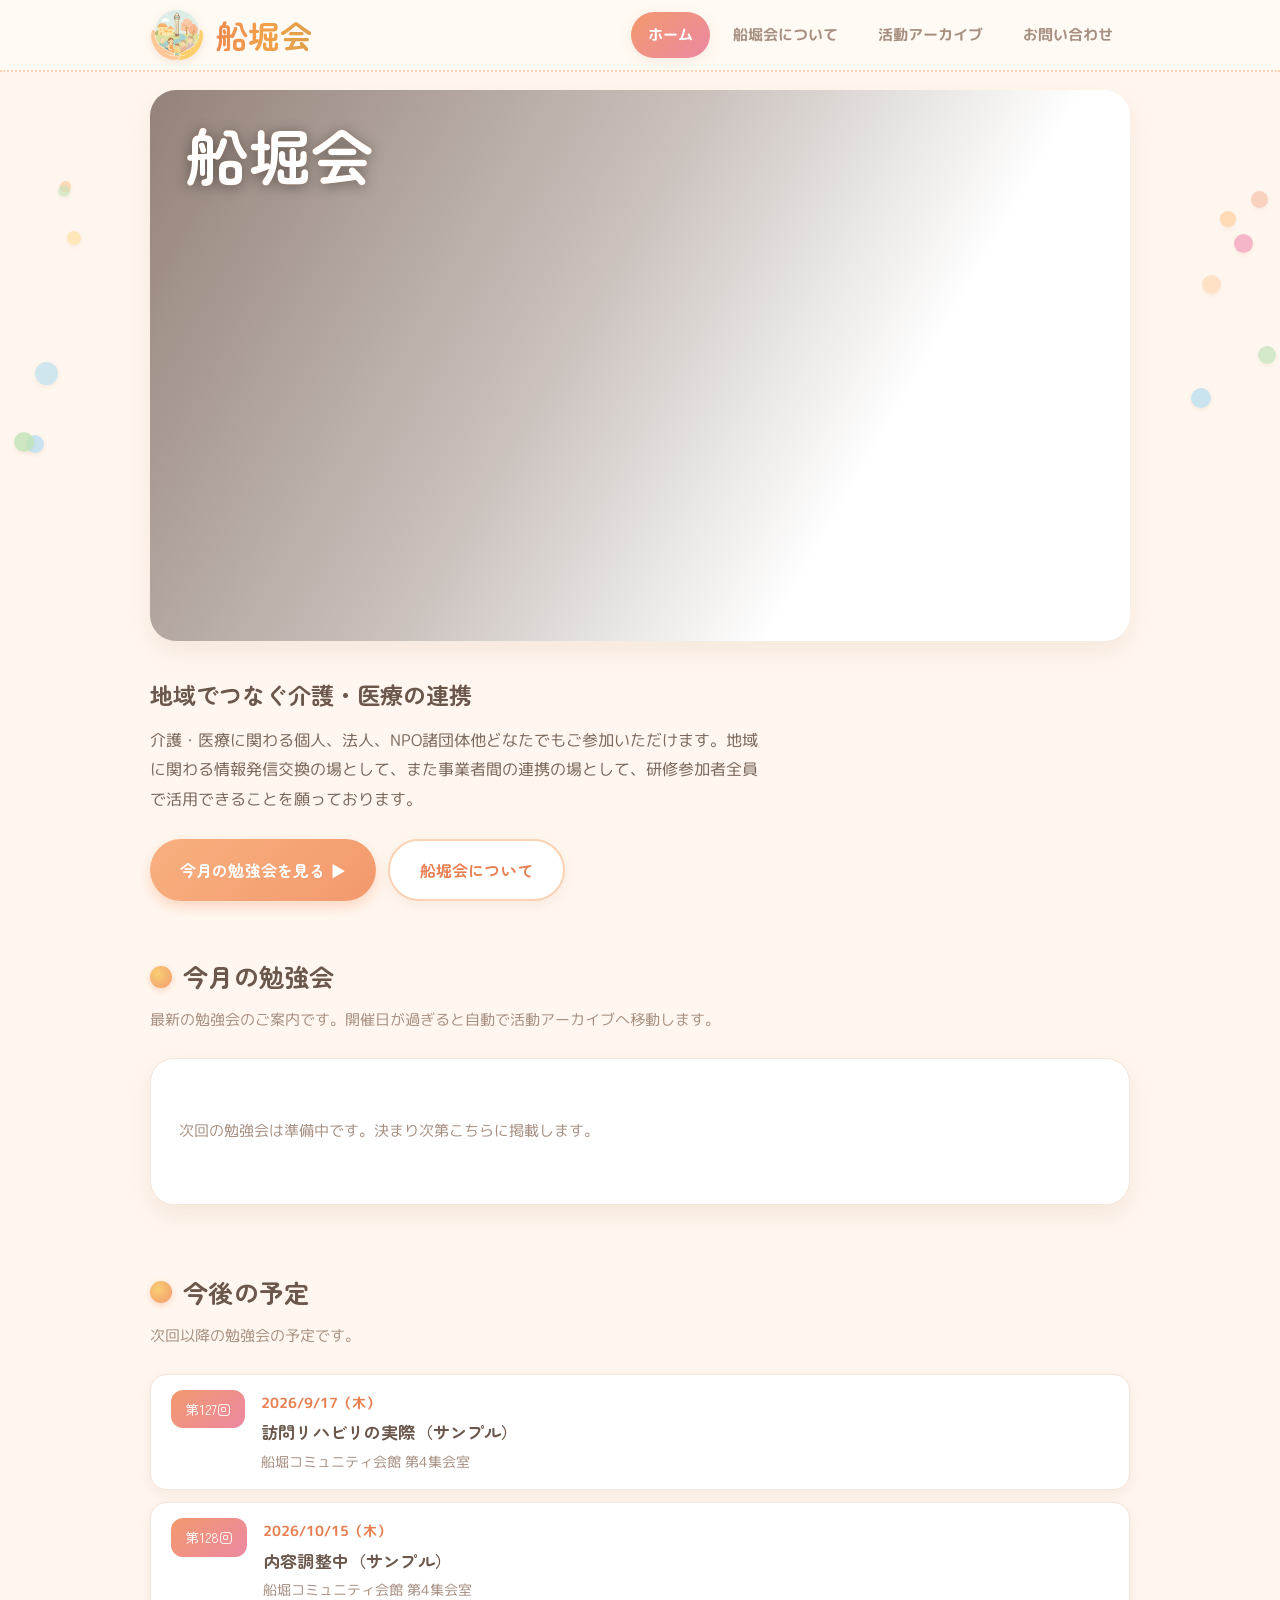
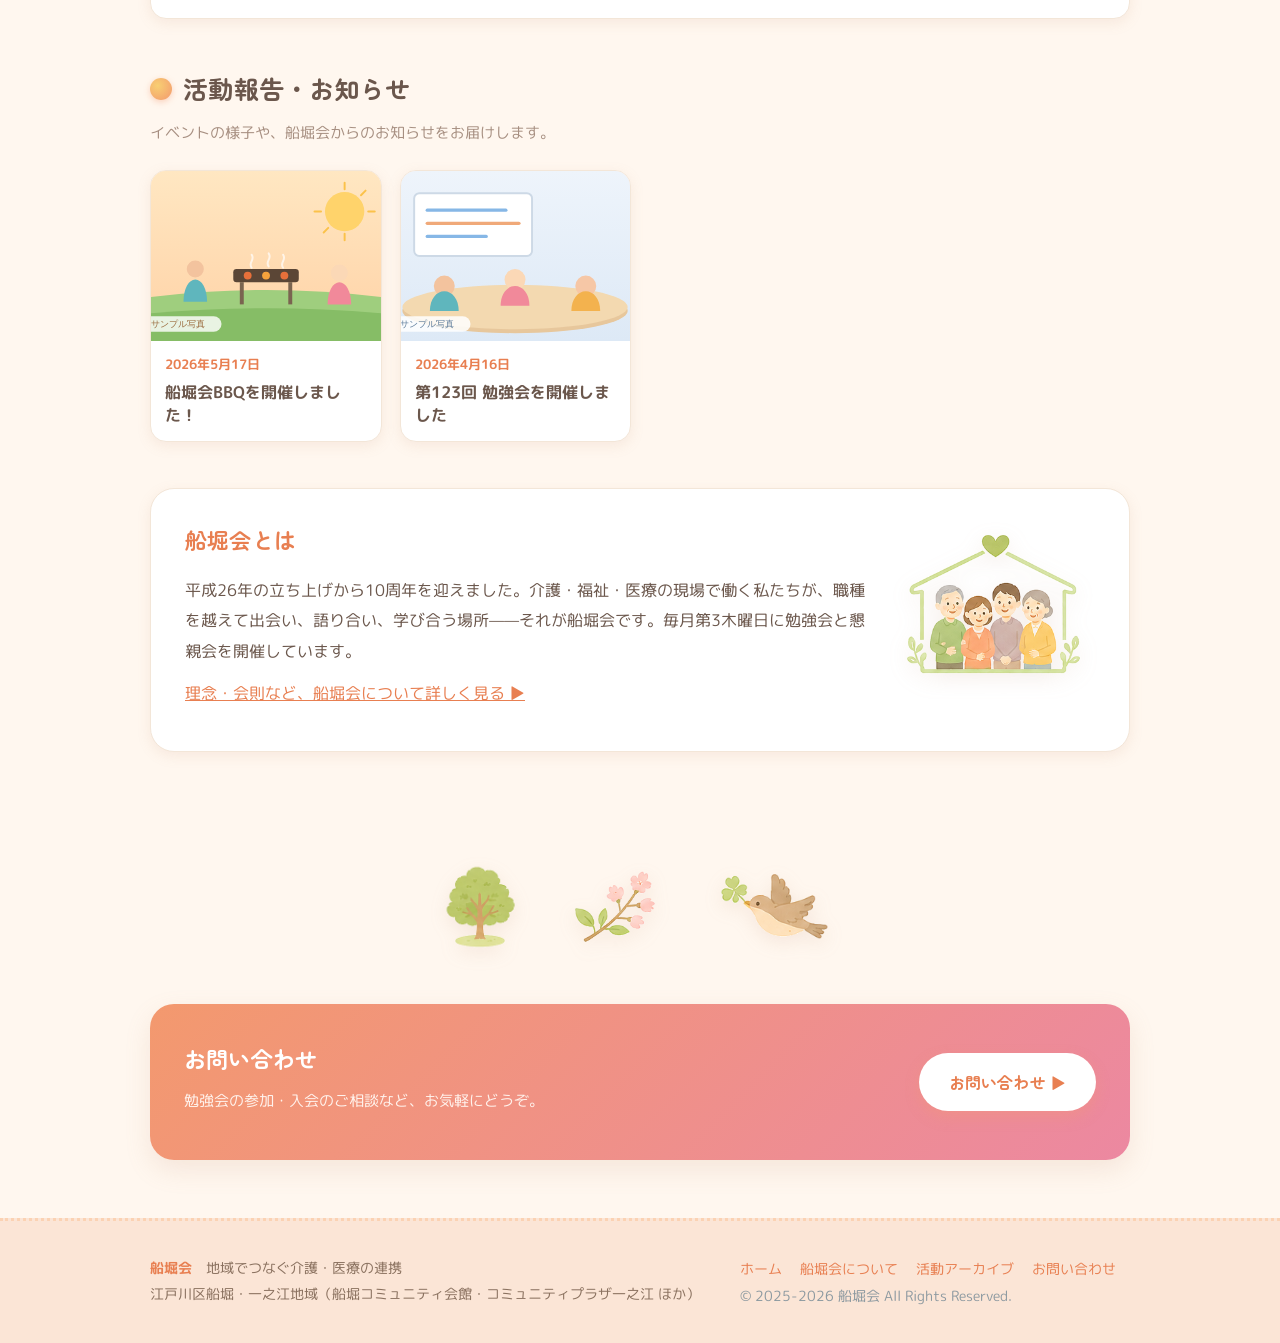
==== commit afe7e4aa: "Add files via upload" ====
--- a/index.html
+++ b/index.html
@@ -7,7 +7,7 @@
 <link rel="preconnect" href="https://fonts.googleapis.com">
 <link rel="preconnect" href="https://fonts.gstatic.com" crossorigin>
 <link href="https://fonts.googleapis.com/css2?family=Noto+Sans+JP:wght@400;500;700;900&display=swap" rel="stylesheet">
-<link rel="stylesheet" href="style.css?v=21">
+<link rel="stylesheet" href="style.css?v=24">
 </head>
 <body>
 
@@ -64,7 +64,7 @@
 
   <section class="block" id="schedule" style="padding-top:0">
     <h2 class="sec">今後の予定</h2>
-    <p class="sec-sub">次回以降の勉強会の開催予定です。</p>
+    <p class="sec-sub">次回以降の勉強会の予定です。</p>
     <div id="schedule-mount"></div>
   </section>
 
@@ -119,7 +119,7 @@
   </div>
 </footer>
 
-<script src="app.js?v=21"></script>
+<script src="app.js?v=24"></script>
 <script>
 (function(){
   var c=document.querySelector('.side-dots'); if(!c) return;
--- a/style.css
+++ b/style.css
@@ -141,7 +141,7 @@
 .speakers{border-top:2px dotted var(--peach);padding-top:22px;margin-top:6px}
 .speakers h4{font-size:27px;color:var(--coral-d);margin:0 0 18px;font-weight:700;letter-spacing:.04em;font-family:"Zen Maru Gothic","M PLUS Rounded 1c",sans-serif}
 .speaker{display:flex;gap:20px;align-items:flex-start;margin-bottom:22px}
-.avatar{flex:0 0 200px;width:200px;height:200px;border-radius:50%;object-fit:cover;border:6px solid #fff;box-shadow:0 8px 20px rgba(190,140,110,.28);background:linear-gradient(135deg,#ffe6d3,#ffd0dd);display:grid;place-items:center;color:var(--coral-d);font-size:64px;overflow:hidden;font-family:"Zen Maru Gothic",sans-serif}
+.avatar{flex:0 0 240px;width:240px;height:240px;border-radius:50%;object-fit:cover;object-position:50% 28%;border:6px solid #fff;box-shadow:0 8px 20px rgba(190,140,110,.28);background:linear-gradient(135deg,#ffe6d3,#ffd0dd);display:grid;place-items:center;color:var(--coral-d);font-size:76px;overflow:hidden;font-family:"Zen Maru Gothic",sans-serif}
 .sp-body{flex:1;min-width:0}
 .speaker .name{font-weight:700;font-size:28px}
 .speaker .org{display:flex;align-items:center;flex-wrap:wrap;gap:8px 14px;color:var(--coral-d);font-size:16.5px;font-weight:600;margin:6px 0 9px}
@@ -321,7 +321,7 @@
 @media(max-width:600px){
   .speaker{flex-direction:column;align-items:center;text-align:center;gap:12px}
   .speaker .org{justify-content:center}
-  .avatar{width:170px;height:170px;flex:0 0 auto;font-size:54px}
+  .avatar{width:190px;height:190px;flex:0 0 auto;font-size:60px}
   .speaker .org-logo{height:130px}
   .speaker .name{font-size:24px}
   .speaker .profile{font-size:14.5px}
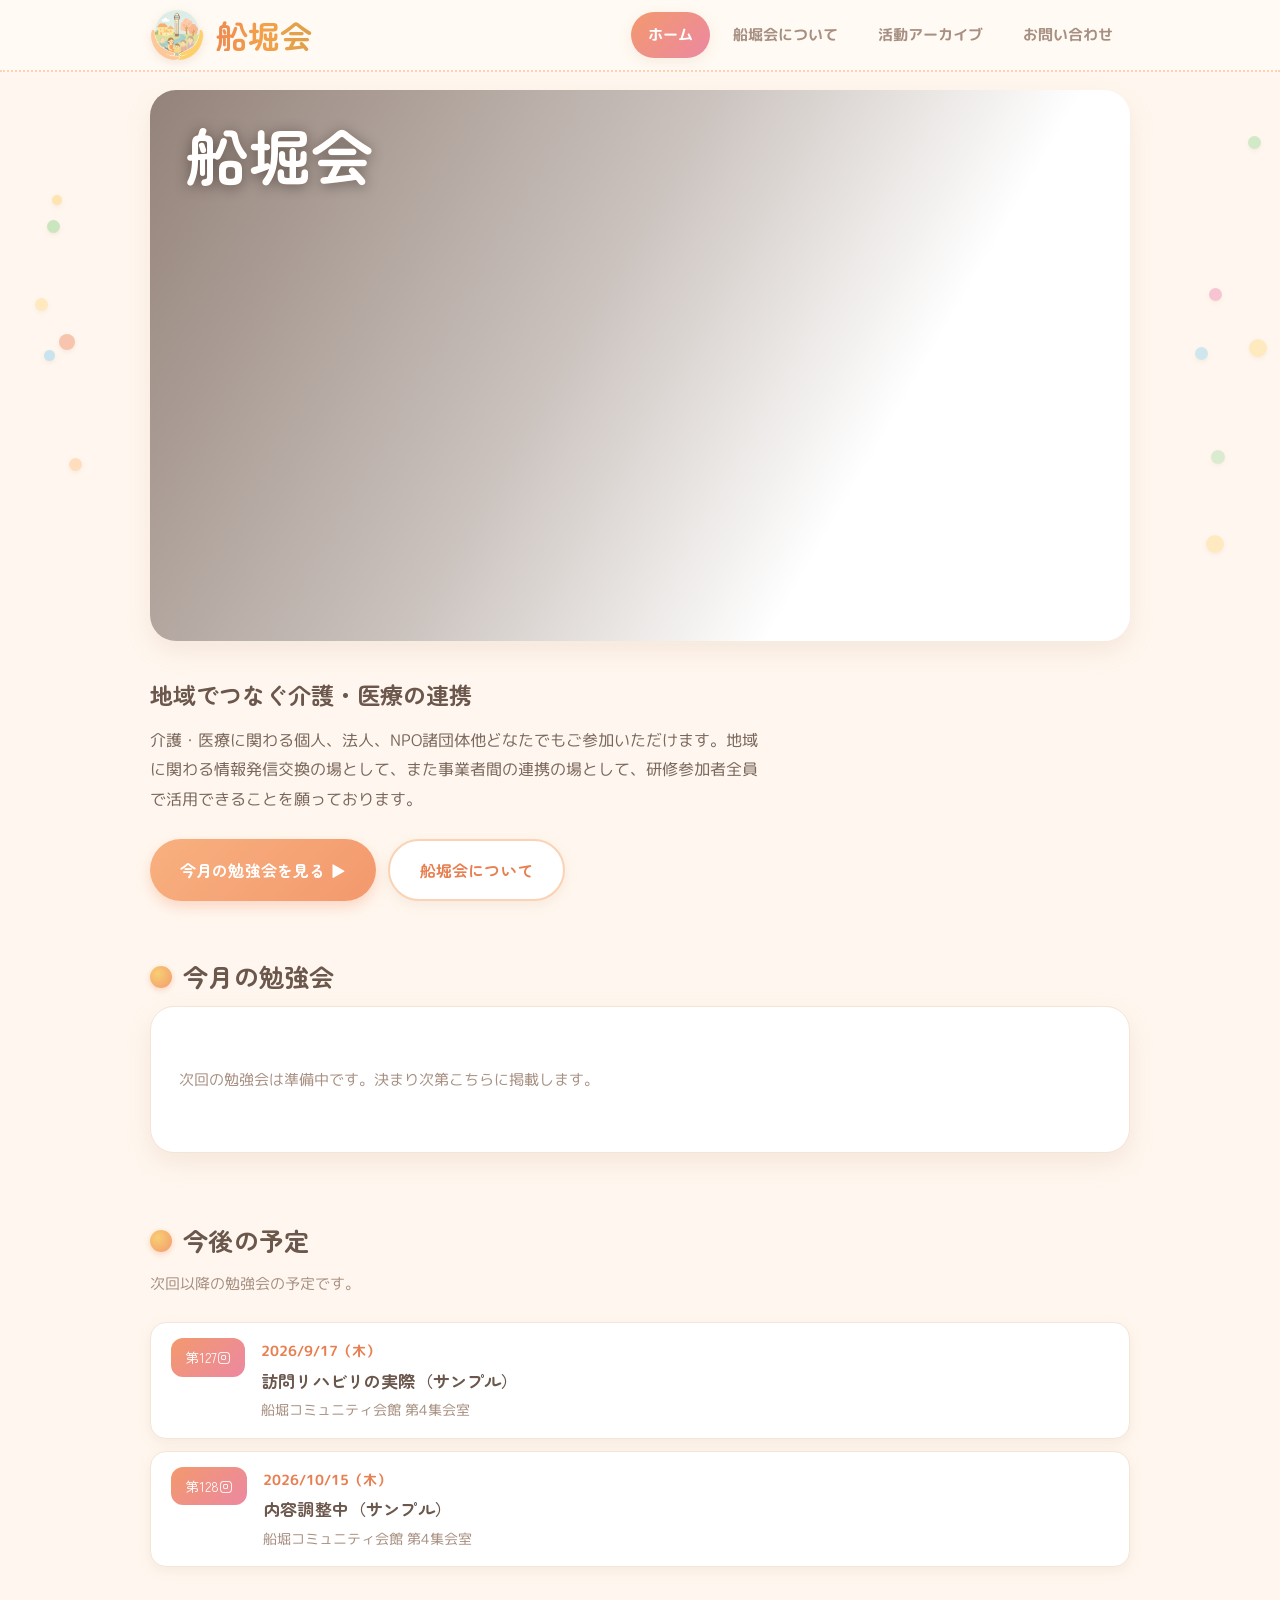
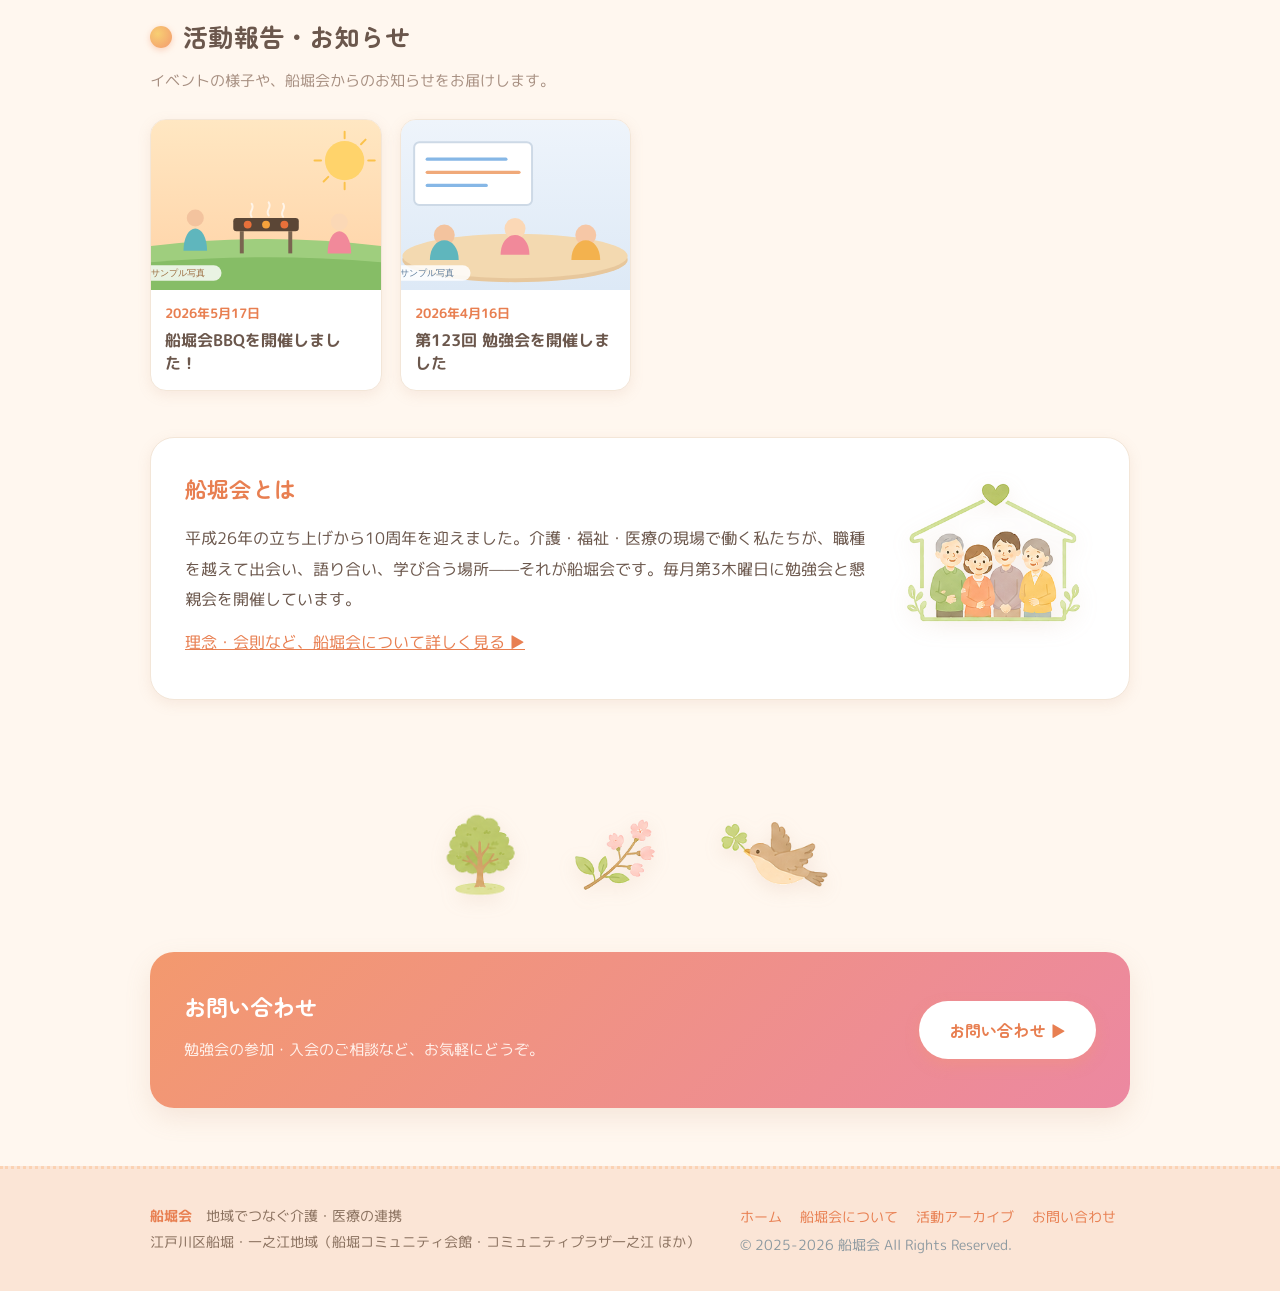
==== commit ce59466f: "Add files via upload" ====
--- a/index.html
+++ b/index.html
@@ -7,7 +7,7 @@
 <link rel="preconnect" href="https://fonts.googleapis.com">
 <link rel="preconnect" href="https://fonts.gstatic.com" crossorigin>
 <link href="https://fonts.googleapis.com/css2?family=Noto+Sans+JP:wght@400;500;700;900&display=swap" rel="stylesheet">
-<link rel="stylesheet" href="style.css?v=24">
+<link rel="stylesheet" href="style.css?v=25">
 </head>
 <body>
 
@@ -58,7 +58,6 @@
 
   <section class="block" id="feature">
     <h2 class="sec">今月の勉強会</h2>
-    <p class="sec-sub">最新の勉強会のご案内です。開催日が過ぎると自動で活動アーカイブへ移動します。</p>
     <div id="feature-mount"></div>
   </section>
 
@@ -119,7 +118,7 @@
   </div>
 </footer>
 
-<script src="app.js?v=24"></script>
+<script src="app.js?v=25"></script>
 <script>
 (function(){
   var c=document.querySelector('.side-dots'); if(!c) return;
--- a/style.css
+++ b/style.css
@@ -141,7 +141,7 @@
 .speakers{border-top:2px dotted var(--peach);padding-top:22px;margin-top:6px}
 .speakers h4{font-size:27px;color:var(--coral-d);margin:0 0 18px;font-weight:700;letter-spacing:.04em;font-family:"Zen Maru Gothic","M PLUS Rounded 1c",sans-serif}
 .speaker{display:flex;gap:20px;align-items:flex-start;margin-bottom:22px}
-.avatar{flex:0 0 240px;width:240px;height:240px;border-radius:50%;object-fit:cover;object-position:50% 28%;border:6px solid #fff;box-shadow:0 8px 20px rgba(190,140,110,.28);background:linear-gradient(135deg,#ffe6d3,#ffd0dd);display:grid;place-items:center;color:var(--coral-d);font-size:76px;overflow:hidden;font-family:"Zen Maru Gothic",sans-serif}
+.avatar{flex:0 0 240px;width:240px;height:240px;border-radius:50%;object-fit:contain;background-color:#fff6ef;border:6px solid #fff;box-shadow:0 8px 20px rgba(190,140,110,.28);background:linear-gradient(135deg,#ffe6d3,#ffd0dd);display:grid;place-items:center;color:var(--coral-d);font-size:76px;overflow:hidden;font-family:"Zen Maru Gothic",sans-serif}
 .sp-body{flex:1;min-width:0}
 .speaker .name{font-weight:700;font-size:28px}
 .speaker .org{display:flex;align-items:center;flex-wrap:wrap;gap:8px 14px;color:var(--coral-d);font-size:16.5px;font-weight:600;margin:6px 0 9px}
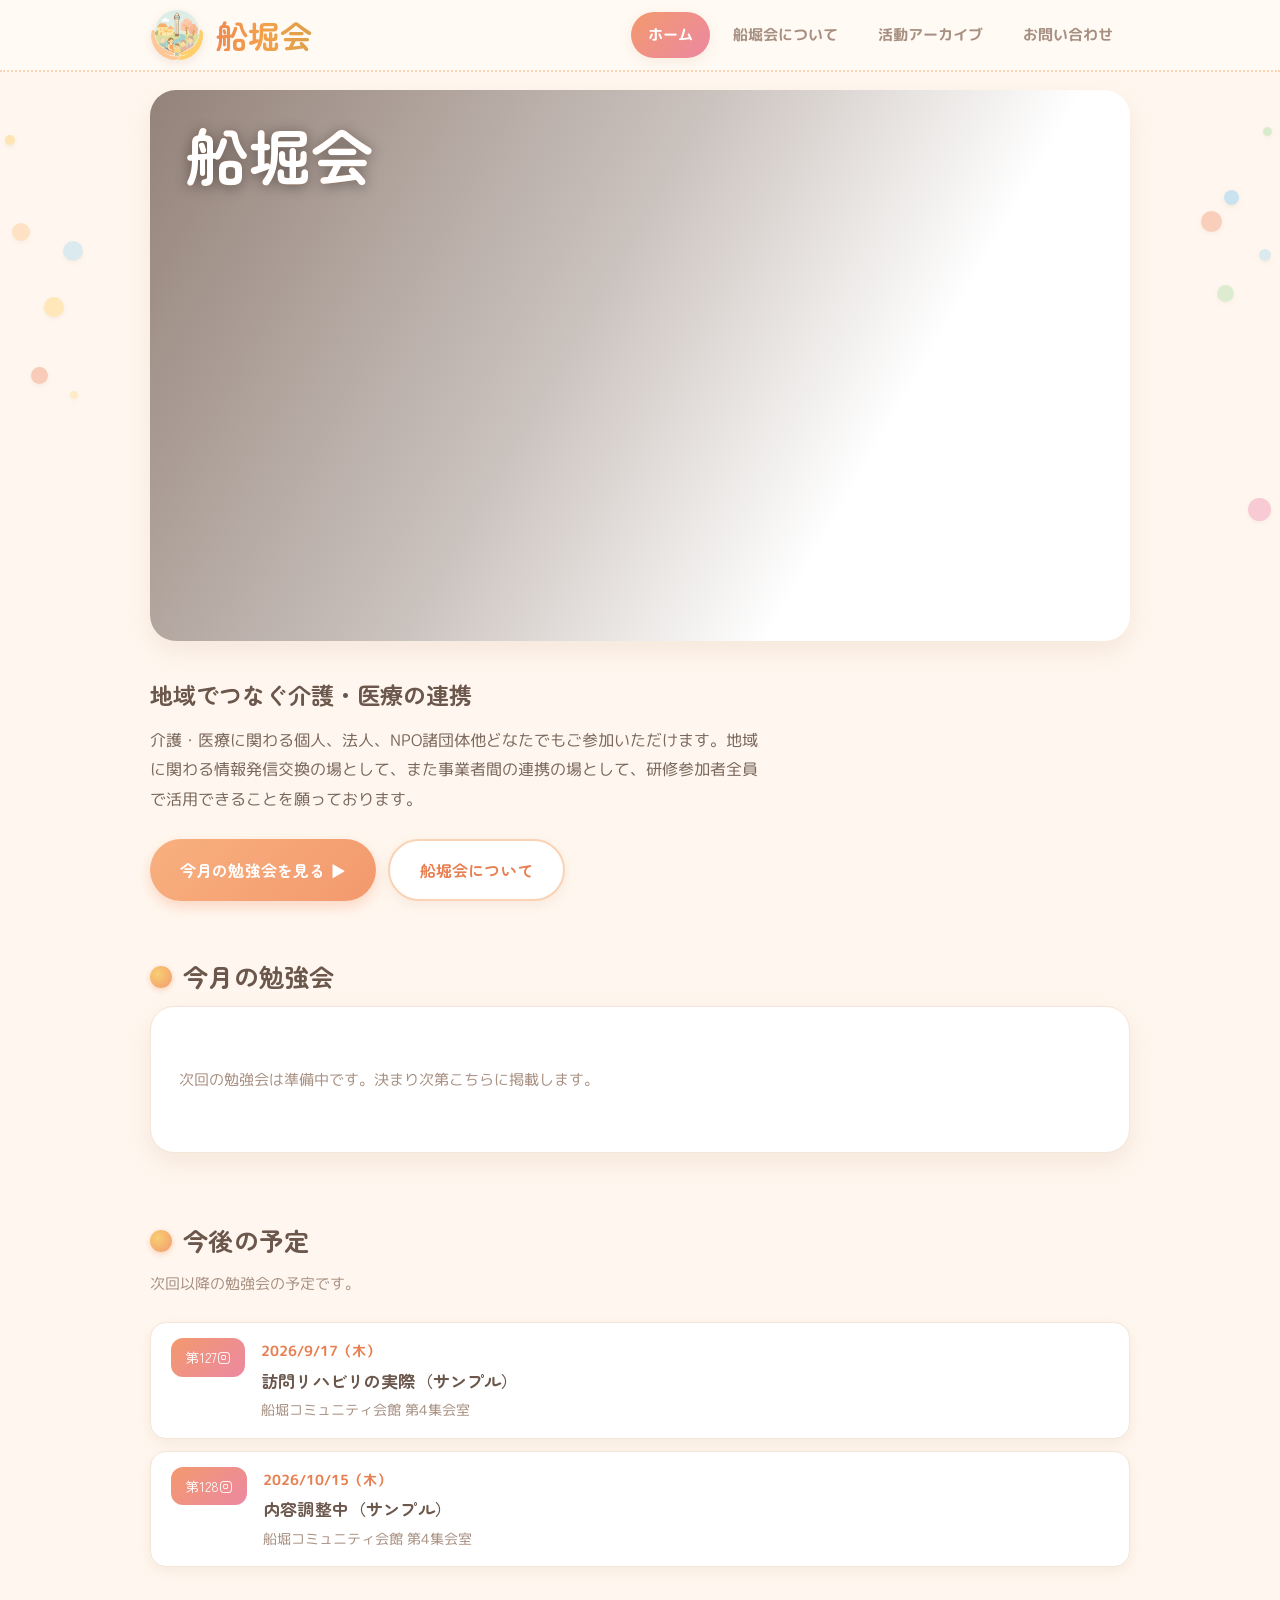
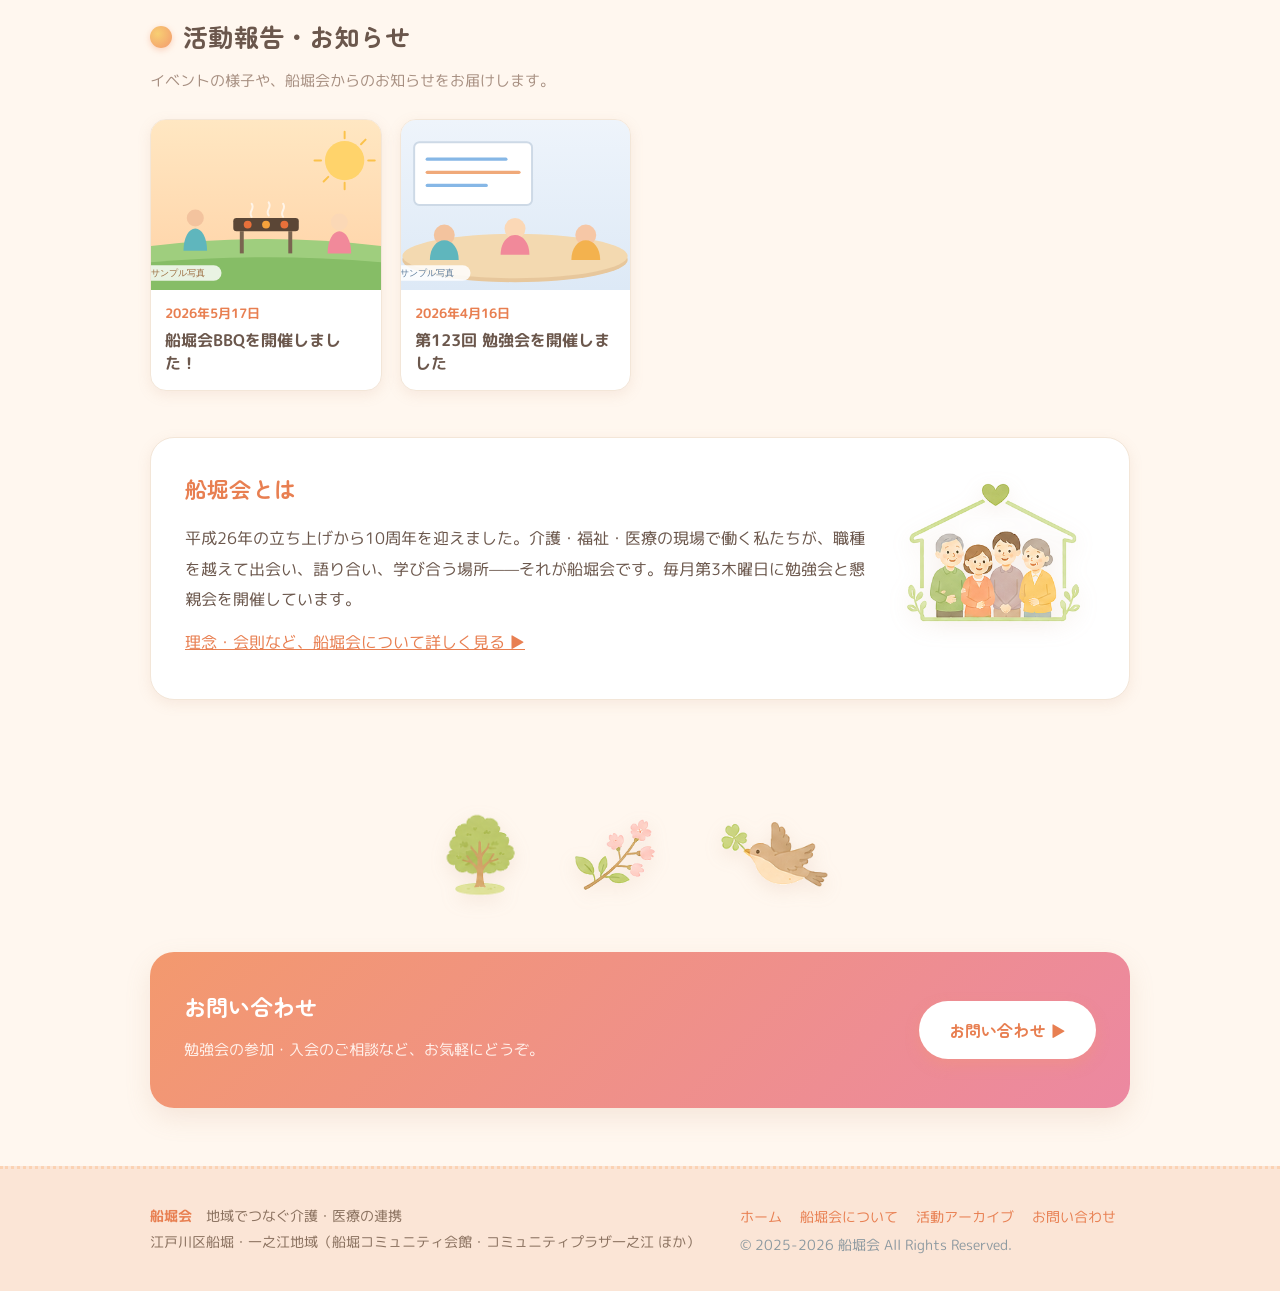
==== commit 2533d0cc: "Add files via upload" ====
--- a/index.html
+++ b/index.html
@@ -3,11 +3,20 @@
 <head>
 <meta charset="UTF-8">
 <meta name="viewport" content="width=device-width, initial-scale=1.0">
+<meta name="description" content="船堀会は東京都江戸川区（船堀・一之江地域）で、介護・福祉・医療に携わる人が職種を越えて集う会です。毎月第3木曜日に勉強会と懇親会を開催。個人・法人・NPOほか、どなたでもご参加いただけます。">
+<link rel="canonical" href="https://funaborikai.github.io/">
+<meta property="og:type" content="website">
+<meta property="og:site_name" content="船堀会">
+<meta property="og:title" content="船堀会 ｜ 地域でつなぐ介護・医療の連携">
+<meta property="og:description" content="船堀会は東京都江戸川区（船堀・一之江地域）で、介護・福祉・医療に携わる人が職種を越えて集う会です。毎月第3木曜日に勉強会と懇親会を開催。個人・法人・NPOほか、どなたでもご参加いただけます。">
+<meta property="og:url" content="https://funaborikai.github.io/">
+<meta property="og:image" content="https://funaborikai.github.io/logo-mark.png">
+<meta property="og:locale" content="ja_JP">
 <title>船堀会 ｜ 地域でつなぐ介護・医療の連携</title>
 <link rel="preconnect" href="https://fonts.googleapis.com">
 <link rel="preconnect" href="https://fonts.gstatic.com" crossorigin>
 <link href="https://fonts.googleapis.com/css2?family=Noto+Sans+JP:wght@400;500;700;900&display=swap" rel="stylesheet">
-<link rel="stylesheet" href="style.css?v=25">
+<link rel="stylesheet" href="style.css?v=27">
 </head>
 <body>
 
@@ -118,7 +127,7 @@
   </div>
 </footer>
 
-<script src="app.js?v=25"></script>
+<script src="app.js?v=29"></script>
 <script>
 (function(){
   var c=document.querySelector('.side-dots'); if(!c) return;
@@ -138,4 +147,3 @@
 </script>
 </body>
 </html>
-                                                                                                                                                                                                                                                                                                                                                                                                                                                                                                                                                                                                                                                                                                                                                                                                                                                                                                                                                                                                                                                                                                                                                                                                                                                                                                                                                                                                                                                                                                                                                                                                                                                                                                                                                                                                                                                                                                                                                                                                                                                                                                                                                                                                                                                                                                                                                                                                                                                                                                                                                                                                                                                                                                                                                                                                                                                                                                                                                                                                                                                                                                                                                                                                                                                                                                                                                                                                                                                                                                                                                                                                                                                                                                                                                                                                                                                                                                                                                                                                                                                                                                                                                                                                                                                                                                                                                                                                                                                                                                                                                                                                                                                                                                                                                                                                                                                                                                                                                                                                                                                                                                                                                                                                                                                                                                                                                                                                                                                                                                                                                                                                                                                                                                                                                                                                                                                                                                                                                                                                                                                                                                                                                                                                                                                                                                                                                                                                                                                                                                                                                                                                                                                                                                                                                                                                                                                                                                                                                                                                                                                                                                                                                                                                                                                                                                                                                                                                                                                                                                                                                                                                                                                                                                                                                                                                                                                                                                                                                                                                                                                                                                                                                                                                                                                                                                                                                                                                                                                                                                                                                                                                                                                                                                                                                                                                                                                                                                                                                                                                                                                                                                                                                                                                                                                                                                                                                                                                                                                                                                                                                                                                                                                                                                                                                                                                                                                                                                                                                                                                                                                                                                                                                                                                                                                                                                                                                                                                                                                                                                                                                                                                                                                                                                                                                                                                                                                                                                                                                                                                                                                                                                                                                                                                                                                                                                                                                                                                                                                                                                                                                                                                                                                                                                                                                                                                                                                                                                                                                                                                                                                                                                                                                                                                                                                                                                                                                                                                                                                                                                                                                                                                                                                                                                                                                                                                                                                                                                                                                                                                                                                                                                                                                                                                                                                                                                                                                                                                                                                                                                                                                                                                                                                                                                                                                                                                                                                                                                                                                                                                                                                                                                                                                                                                                                                                                                                                                                                                                                                                                                                                                                                                                                                                                                                                                                                                                                                                                                                                                                                                                                                                                                                                                                                                                                                                                                                                                                                                                                                                                                                                                                                                                                                                                                                                                                                                                                                                                                                                                                                                                                                                                                                                                                                                                                                                                                                                                                                                                                                                                                                                                                       
--- a/style.css
+++ b/style.css
@@ -141,13 +141,13 @@
 .speakers{border-top:2px dotted var(--peach);padding-top:22px;margin-top:6px}
 .speakers h4{font-size:27px;color:var(--coral-d);margin:0 0 18px;font-weight:700;letter-spacing:.04em;font-family:"Zen Maru Gothic","M PLUS Rounded 1c",sans-serif}
 .speaker{display:flex;gap:20px;align-items:flex-start;margin-bottom:22px}
-.avatar{flex:0 0 240px;width:240px;height:240px;border-radius:50%;object-fit:contain;background-color:#fff6ef;border:6px solid #fff;box-shadow:0 8px 20px rgba(190,140,110,.28);background:linear-gradient(135deg,#ffe6d3,#ffd0dd);display:grid;place-items:center;color:var(--coral-d);font-size:76px;overflow:hidden;font-family:"Zen Maru Gothic",sans-serif}
+.avatar{flex:0 0 280px;width:280px;height:280px;border-radius:50%;object-fit:contain;background-color:#fff6ef;border:6px solid #fff;box-shadow:0 8px 20px rgba(190,140,110,.28);background:linear-gradient(135deg,#ffe6d3,#ffd0dd);display:grid;place-items:center;color:var(--coral-d);font-size:92px;overflow:hidden;font-family:"Zen Maru Gothic",sans-serif}
 .sp-body{flex:1;min-width:0}
-.speaker .name{font-weight:700;font-size:28px}
+.speaker .name{font-weight:700;font-size:34px}
 .speaker .org{display:flex;align-items:center;flex-wrap:wrap;gap:8px 14px;color:var(--coral-d);font-size:16.5px;font-weight:600;margin:6px 0 9px}
-.speaker .org-logo{flex:0 0 auto;height:180px;width:auto;max-width:min(100%,540px);object-fit:contain;border-radius:14px;background:#fff;padding:10px;border:1px solid #f0e2d4;box-shadow:0 4px 12px rgba(190,140,110,.18)}
+.speaker .org-logo{flex:0 0 auto;height:72px;width:auto;max-width:220px;object-fit:contain;border-radius:10px;background:#fff;padding:6px;border:1px solid #f0e2d4;box-shadow:0 3px 9px rgba(190,140,110,.16)}
 .speaker .org span{flex:1 1 auto;min-width:0}
-.speaker .profile{color:var(--muted);font-size:14px;margin:0}
+.speaker .profile{color:var(--muted);font-size:16px;margin:0}
 
 .cta{display:flex;flex-wrap:wrap;gap:12px;align-items:center;margin-top:24px;padding-top:22px;border-top:2px dotted var(--peach)}
 .cta .note{color:var(--muted);font-size:13px;flex:1;min-width:220px}
@@ -321,9 +321,9 @@
 @media(max-width:600px){
   .speaker{flex-direction:column;align-items:center;text-align:center;gap:12px}
   .speaker .org{justify-content:center}
-  .avatar{width:190px;height:190px;flex:0 0 auto;font-size:60px}
-  .speaker .org-logo{height:130px}
-  .speaker .name{font-size:24px}
+  .avatar{width:220px;height:220px;flex:0 0 auto;font-size:70px}
+  .speaker .org-logo{height:64px}
+  .speaker .name{font-size:27px}
   .speaker .profile{font-size:14.5px}
 }
 
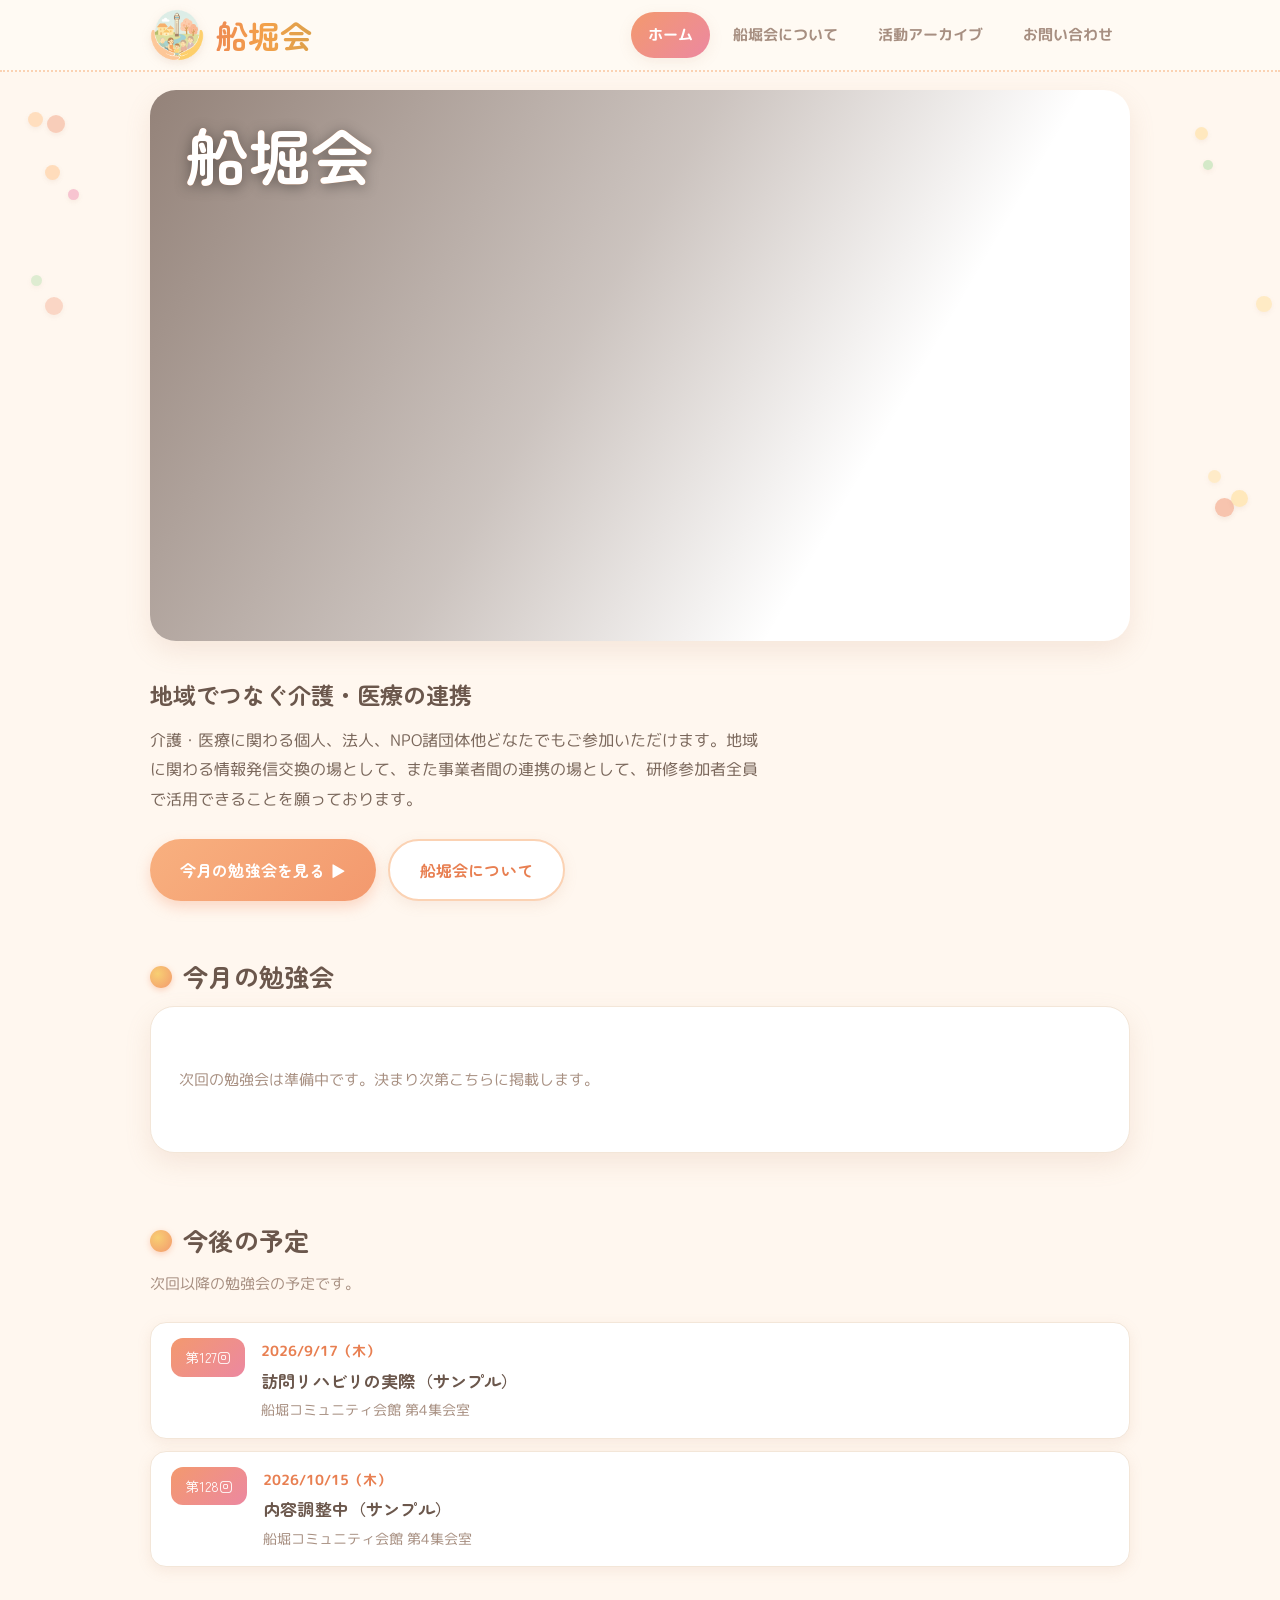
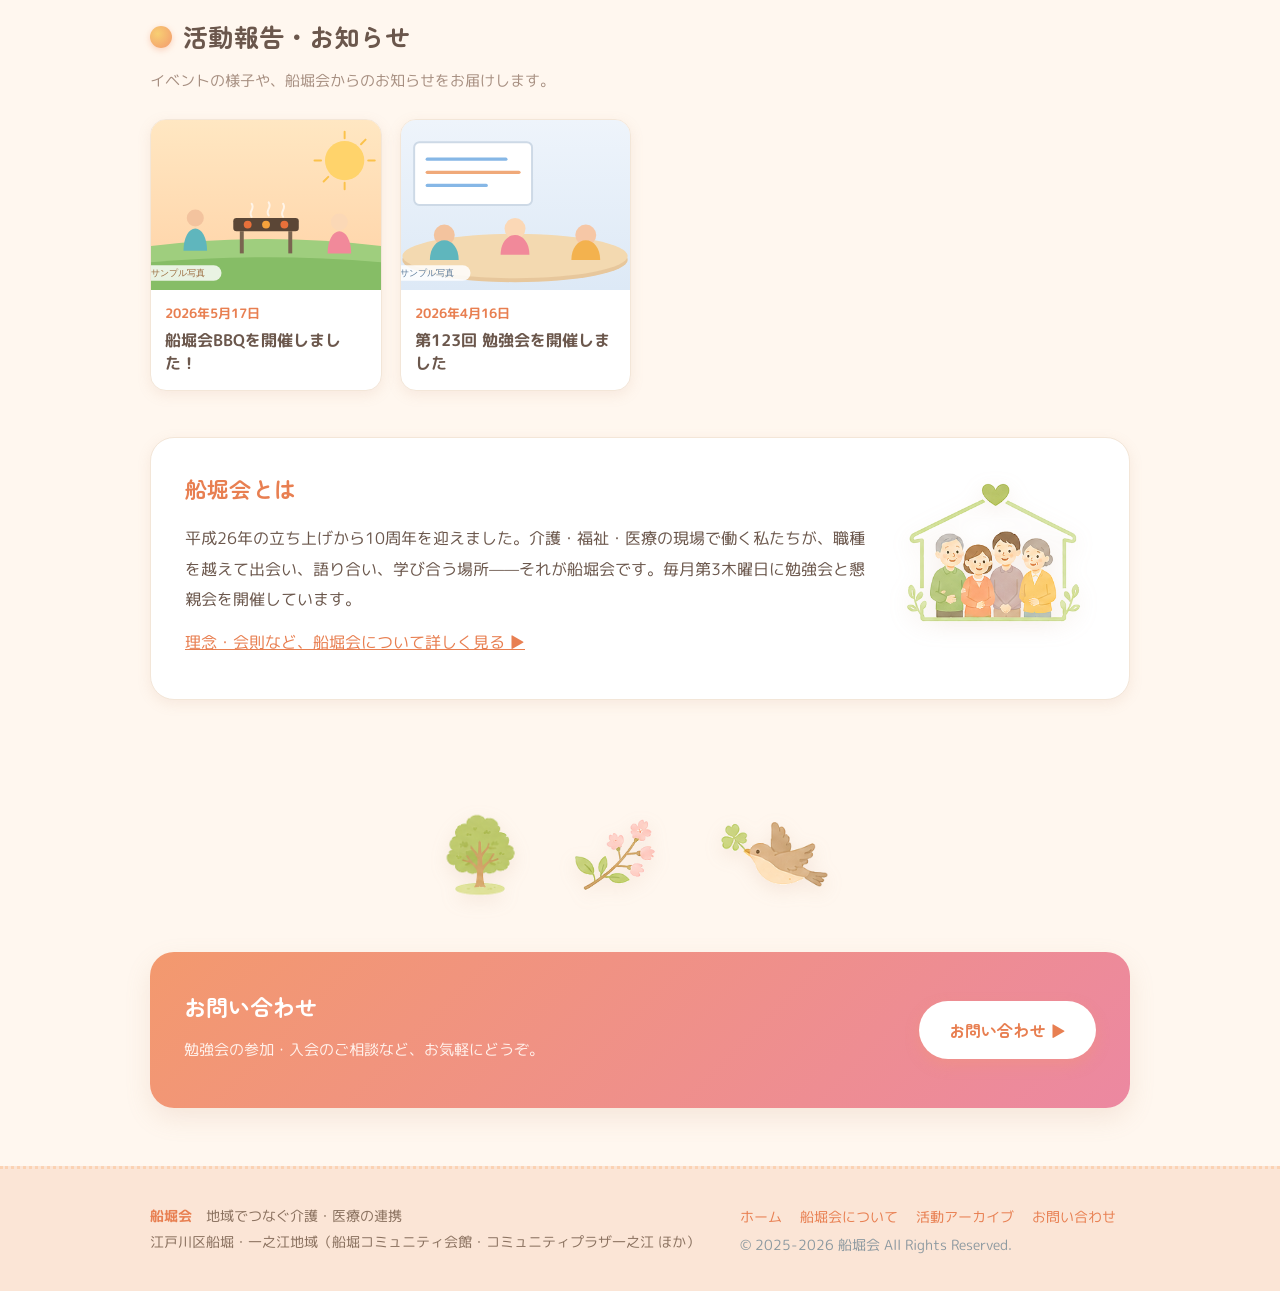
==== commit 12c6d24d: "Add files via upload" ====
--- a/index.html
+++ b/index.html
@@ -16,7 +16,7 @@
 <link rel="preconnect" href="https://fonts.googleapis.com">
 <link rel="preconnect" href="https://fonts.gstatic.com" crossorigin>
 <link href="https://fonts.googleapis.com/css2?family=Noto+Sans+JP:wght@400;500;700;900&display=swap" rel="stylesheet">
-<link rel="stylesheet" href="style.css?v=27">
+<link rel="stylesheet" href="style.css?v=30">
 </head>
 <body>
 
@@ -127,7 +127,7 @@
   </div>
 </footer>
 
-<script src="app.js?v=29"></script>
+<script src="app.js?v=30"></script>
 <script>
 (function(){
   var c=document.querySelector('.side-dots'); if(!c) return;
--- a/style.css
+++ b/style.css
@@ -270,6 +270,10 @@
 .rep-card:hover{transform:translateY(-3px);box-shadow:0 12px 24px rgba(190,140,110,.22)}
 .rep-thumb{display:block;width:100%;height:170px;object-fit:cover;background:#ffe9d6}
 .rep-noimg{background:linear-gradient(135deg,#ffe0c9,#ffd2a6)}
+.rep-card.no-photo{background:linear-gradient(160deg,#fff7f0,#ffe9db);justify-content:center}
+.rep-card.no-photo .rep-cap{padding:26px 20px}
+.rep-card.no-photo .rep-cap::before{content:"";display:block;width:34px;height:4px;border-radius:999px;background:var(--coral-d);margin-bottom:14px}
+.rep-card.no-photo .rep-title{font-size:18px}
 .rep-cap{padding:12px 14px 14px}
 .rep-cap .rep-date{display:block;color:var(--coral-d);font-size:12.5px;font-weight:700;margin-bottom:4px}
 .rep-cap .rep-title{display:block;font-size:16px;color:var(--ink);line-height:1.45;font-weight:700}
@@ -281,6 +285,9 @@
 .rep-mdate{color:var(--coral-d);font-weight:700;font-size:13px;margin:0 0 6px}
 .rep-mtitle{font-size:22px;margin:0 0 14px;color:var(--ink);line-height:1.5}
 .rep-mtext{color:#5a4a3e;font-size:15px;line-height:1.9;margin:0;white-space:pre-line}
+.rep-mlink{display:inline-block;margin-top:18px;background:linear-gradient(135deg,#f8b07f,#f3996e);color:#fff;text-decoration:none;border-radius:999px;padding:11px 24px;font-weight:700;font-size:14px;box-shadow:0 4px 12px rgba(243,153,110,.32)}
+.rep-mlink:hover{transform:translateY(-1px)}
+.rep-mlink[hidden]{display:none}
 .rep-close{position:absolute;top:14px;right:16px;width:40px;height:40px;border-radius:50%;border:none;background:rgba(255,255,255,.92);font-size:24px;line-height:1;cursor:pointer;color:#5b4630;box-shadow:0 2px 8px rgba(0,0,0,.25)}
 .rep-close:hover{background:#fff}
 @media(max-width:560px){ .rep-mtitle{font-size:19px} }
